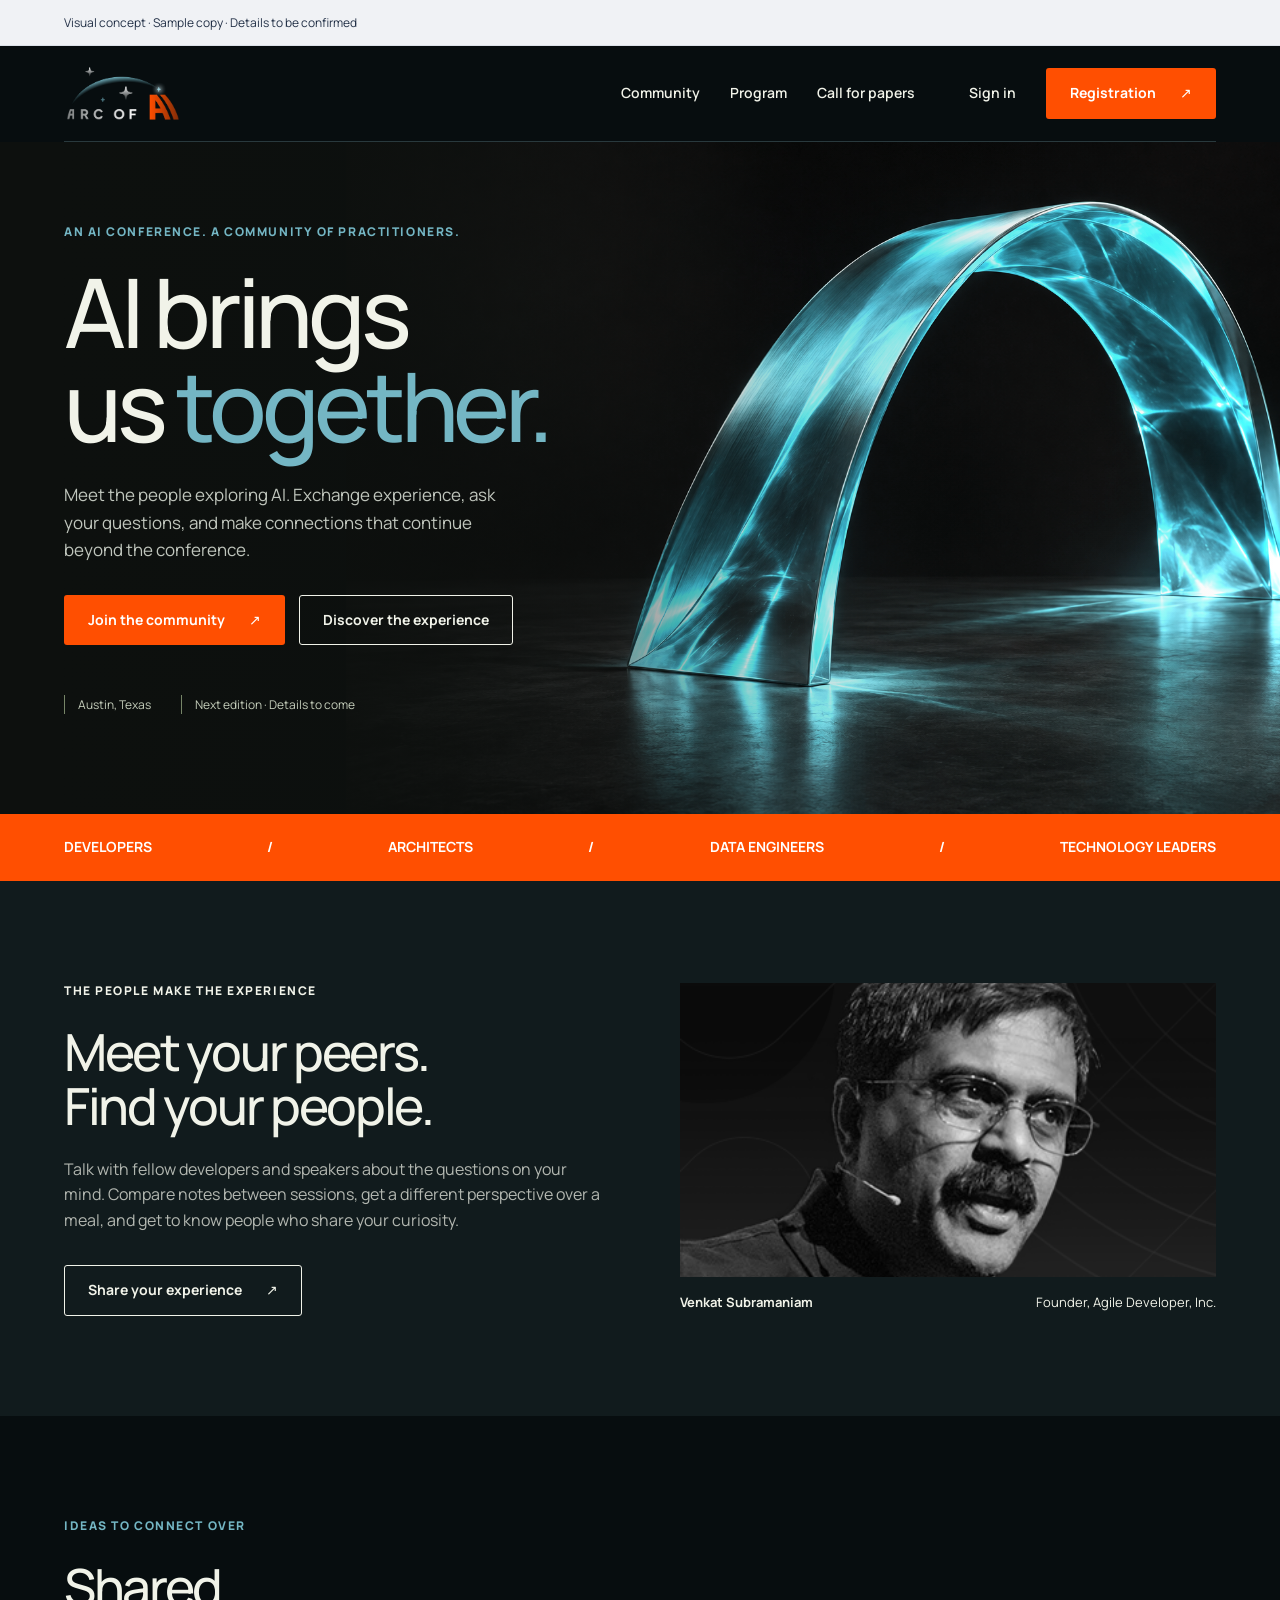
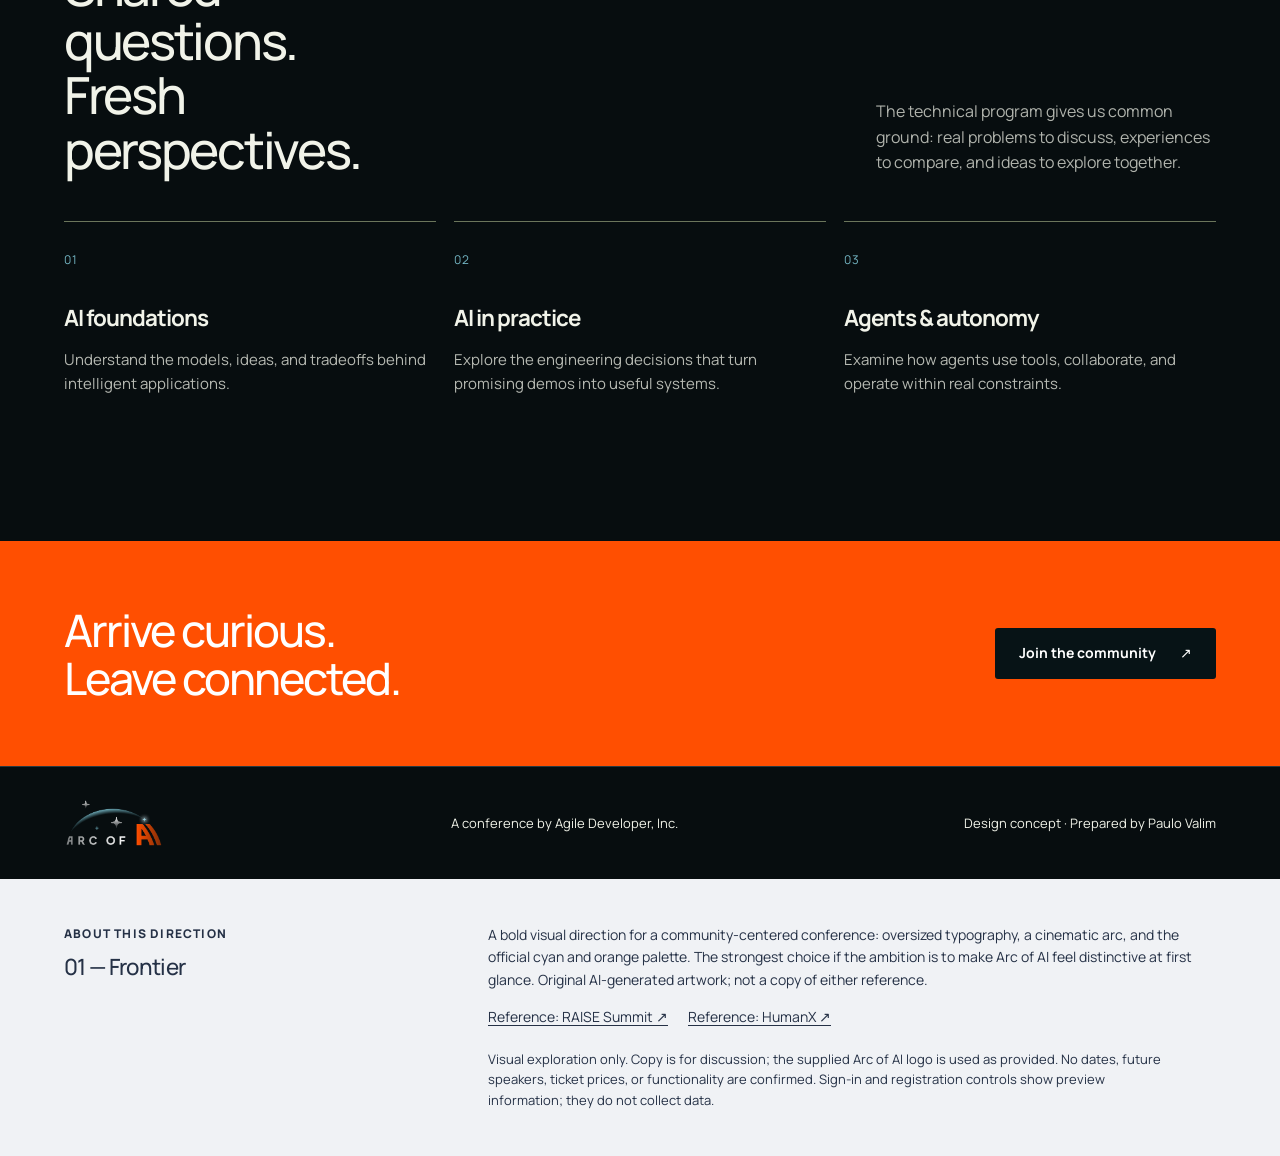
==== index.html @ f7a29c4d "Frontier homepage concept for Arc of AI Co-Authored-By: Claude Opus 5.5 <noreply@anthropic.com>" ====
<!doctype html><html lang="en"><head><meta charset="utf-8"><meta name="viewport" content="width=device-width,initial-scale=1"><meta name="robots" content="noindex,nofollow"><meta name="description" content="Frontier — homepage design concept for the Arc of AI conference, for review."><title>Frontier · Arc of AI</title><link rel="stylesheet" href="styles.css"><link rel="stylesheet" href="frontier-variants.css"><script src="app.js" defer></script></head><body class="frontier frontier-branded"><div class="reviewbar"><span>Visual concept · Sample copy · Details to be confirmed</span></div><header class="sitehead wrap"><a class="brand" href="#" aria-label="Arc of AI"><img class="brand-logo" src="assets/arc-of-ai-logo.png" alt="Arc of AI"></a><button class="mobile-toggle" aria-expanded="false" aria-controls="mainnav">Menu</button><nav id="mainnav" aria-label="Main navigation"><a href="#community">Community</a><a href="#program">Program</a><button class="link" data-preview="portal">Call for papers</button><button class="link login" data-preview="portal">Sign in</button><button class="btn" data-preview="register">Registration <span aria-hidden="true">↗</span></button></nav></header><main><section class="hero"><img class="hero-art" src="assets/frontier-arc.png" alt="" width="1536" height="1024"><div class="wrap"><div class="hero-copy"><span class="eyebrow">An AI conference. A community of practitioners.</span><h1>AI brings<br>us <em>together.</em></h1><p>Meet the people exploring AI. Exchange experience, ask your questions, and make connections that continue beyond the conference.</p><div class="actions"><button class="btn" data-preview="register">Join the community <span aria-hidden="true">↗</span></button><a class="btn secondary" href="#community">Discover the experience</a></div><div class="hero-meta"><span>Austin, Texas</span><span>Next edition · Details to come</span></div></div></div></section><div class="ticker"><div class="wrap"><span>DEVELOPERS</span><span aria-hidden="true">/</span><span>ARCHITECTS</span><span aria-hidden="true">/</span><span>DATA ENGINEERS</span><span aria-hidden="true">/</span><span>TECHNOLOGY LEADERS</span></div></div><section class="section founder-section" id="community"><div class="wrap founder"><div><span class="eyebrow">The people make the experience</span><h2>Meet your peers.<br>Find your people.</h2><p class="muted">Talk with fellow developers and speakers about the questions on your mind. Compare notes between sessions, get a different perspective over a meal, and get to know people who share your curiosity.</p><div class="actions"><button class="btn secondary" data-preview="portal">Share your experience <span aria-hidden="true">↗</span></button></div></div><figure style="margin:0"><img class="portrait" src="assets/venkat.png" alt="Venkat Subramaniam" width="400" height="294" loading="lazy"><figcaption class="caption"><strong>Venkat Subramaniam</strong><span>Founder, Agile Developer, Inc.</span></figcaption></figure></div></section><section class="section wrap" id="program"><div class="sectionhead"><div><span class="eyebrow">Ideas to connect over</span><h2>Shared questions.<br>Fresh perspectives.</h2></div><p class="muted">The technical program gives us common ground: real problems to discuss, experiences to compare, and ideas to explore together.</p></div><div class="topic-grid"><article class="topic"><span class="number">01</span><h3>AI foundations</h3><p>Understand the models, ideas, and tradeoffs behind intelligent applications.</p></article><article class="topic"><span class="number">02</span><h3>AI in practice</h3><p>Explore the engineering decisions that turn promising demos into useful systems.</p></article><article class="topic"><span class="number">03</span><h3>Agents & autonomy</h3><p>Examine how agents use tools, collaborate, and operate within real constraints.</p></article></div></section><section class="cta"><div class="wrap"><h2>Arrive curious.<br>Leave connected.</h2><button class="btn" data-preview="register">Join the community <span aria-hidden="true">↗</span></button></div></section></main><footer><div class="wrap"><a class="brand" href="#" aria-label="Arc of AI"><img class="brand-logo" src="assets/arc-of-ai-logo.png" alt="Arc of AI"></a><span>A conference by Agile Developer, Inc.</span><span>Design concept · Prepared by Paulo Valim</span></div></footer><aside class="conceptnote"><div class="wrap"><div><div class="note-label">About this direction</div><h2>01 — Frontier</h2></div><div><p>A bold visual direction for a community-centered conference: oversized typography, a cinematic arc, and the official cyan and orange palette. The strongest choice if the ambition is to make Arc of AI feel distinctive at first glance. Original AI-generated artwork; not a copy of either reference.</p><div class="links"><a href="https://www.raisesummit.com/" target="_blank" rel="noopener">Reference: RAISE Summit ↗</a><a href="https://www.humanx.co/" target="_blank" rel="noopener">Reference: HumanX ↗</a></div><p style="margin-top:20px;font-size:.8125rem">Visual exploration only. Copy is for discussion; the supplied Arc of AI logo is used as provided. No dates, future speakers, ticket prices, or functionality are confirmed. Sign-in and registration controls show preview information; they do not collect data.</p></div></div></aside><dialog aria-labelledby="dialog-title" aria-describedby="dialog-copy"><button class="close-dialog" data-close aria-label="Close preview information">×</button><span class="eyebrow">Design preview</span><h2 id="dialog-title">Preview only</h2><p id="dialog-copy"></p><button class="btn" data-close>Back to the concept</button></dialog></body></html>
---- styles.css ----
@import url('./assets/fonts.css');
:root{font-family:Manrope,Arial,sans-serif;color:#142032;font-synthesis:none;font-size:16px;font-weight:400;line-height:1.6;background:#fff}*{box-sizing:border-box}body{margin:0}a{color:inherit;text-decoration:none}button{font:inherit;cursor:pointer}button,a{-webkit-tap-highlight-color:transparent}img{max-width:100%;display:block}h1,h2,h3,p{margin:0}h1,h2,h3{line-height:1.06;letter-spacing:-.045em}h1{font-size:clamp(3.5rem,6.7vw,6.7rem);font-weight:500}h2{font-size:clamp(2.3rem,4vw,4rem);font-weight:500}h3{font-size:1.4rem;line-height:1.2}p{max-width:62ch}.wrap{width:min(1280px,90%);margin:auto}.eyebrow{text-transform:uppercase;font-size:.75rem;letter-spacing:.13em;font-weight:800;display:block;margin-bottom:24px}.muted{opacity:.72}.btn{border:1px solid transparent;display:inline-flex;align-items:center;justify-content:center;gap:24px;min-height:50px;padding:13px 23px;font-size:.875rem;font-weight:700;background:var(--accent,#164cda);color:var(--onaccent,#fff);border-radius:3px}.btn.secondary{background:transparent;color:inherit;border-color:currentColor}.actions{display:flex;gap:14px;flex-wrap:wrap;margin-top:32px}.textlink{font-weight:700;font-size:.875rem;text-decoration:underline;text-underline-offset:6px}.reviewbar{min-height:46px;padding:10px 5%;display:flex;align-items:center;justify-content:space-between;gap:18px;background:#f0f2f5;color:#233147;font-size:.75rem;border-bottom:1px solid #dce1e8}.reviewbar a{text-decoration:underline;text-underline-offset:3px}.reviewbar strong{font-weight:800}.reviewbar .alternates{display:flex;gap:17px}.reviewbar a[aria-current=page]{font-weight:800}.brand{font-size:1.5rem;letter-spacing:-.07em;font-weight:800;display:flex;align-items:center;gap:10px;white-space:nowrap}.brand-symbol{width:26px;height:24px;border:5px solid currentColor;border-bottom:0;border-radius:50% 50% 0 0;display:inline-block;transform:rotate(-20deg)}.sitehead{height:96px;display:flex;justify-content:space-between;align-items:center;gap:30px}.sitehead nav{display:flex;align-items:center;gap:30px;font-size:.875rem;font-weight:600}.sitehead .login{margin-left:24px}.sitehead button.link{background:none;border:0;color:inherit;padding:0;font:inherit}.mobile-toggle{display:none;background:transparent;color:inherit;border:1px solid currentColor;padding:8px 12px}.section{padding:100px 0}.sectionhead{display:flex;align-items:end;justify-content:space-between;gap:30px;margin-bottom:45px}.sectionhead p{max-width:34ch}.line{border-top:1px solid var(--line,#dce1e8)}.topic-grid{display:grid;grid-template-columns:repeat(3,1fr);gap:18px}.topic{padding:30px;border:1px solid var(--line,#dce1e8);min-height:220px;display:flex;flex-direction:column}.topic .number{font-size:.75rem;opacity:.6;letter-spacing:.1em;margin-bottom:36px}.topic p{font-size:.9375rem;margin-top:16px;opacity:.75}.founder{display:grid;grid-template-columns:1fr 1fr;gap:80px;align-items:center}.founder p{margin-top:24px}.portrait{width:100%;aspect-ratio:1.36;object-fit:cover;object-position:center;border-radius:3px}.caption{margin-top:15px;font-size:.8125rem;display:flex;justify-content:space-between;gap:15px}.cta{padding:65px 0}.cta .wrap{display:flex;align-items:center;justify-content:space-between;gap:40px}.cta h2{font-size:clamp(2rem,3.5vw,3.6rem)}footer .wrap{padding:30px 0;display:flex;justify-content:space-between;align-items:center;gap:30px;font-size:.8125rem}.conceptnote{background:#f0f2f5;color:#253146;padding:45px 0;font-size:.875rem}.conceptnote .wrap{display:grid;grid-template-columns:1fr 2fr;gap:60px}.conceptnote h2{font-size:1.4rem;letter-spacing:-.03em;margin-bottom:10px}.conceptnote p{max-width:85ch}.conceptnote .links{display:flex;flex-wrap:wrap;gap:20px;margin-top:15px}.conceptnote a{text-decoration:underline;text-underline-offset:3px}.note-label{font-size:.75rem;text-transform:uppercase;letter-spacing:.1em;margin-bottom:12px;font-weight:800}dialog{border:0;border-radius:8px;padding:40px;width:min(520px,90vw);color:#182234;background:white;box-shadow:0 30px 120px #0005}dialog::backdrop{background:#06101dcc;backdrop-filter:blur(5px)}dialog h2{font-size:2rem;margin:10px 0 18px}dialog p{font-size:1rem;margin-bottom:28px}.close-dialog{position:absolute;right:16px;top:12px;border:0;background:none;font-size:1.8rem}a:focus-visible,button:focus-visible,summary:focus-visible{outline:3px solid #e8752e;outline-offset:6px}html{scroll-behavior:smooth;scroll-padding-top:30px}.sr-only{position:absolute;width:1px;height:1px;padding:0;margin:-1px;overflow:hidden;clip:rect(0,0,0,0);white-space:nowrap;border:0}
/* 01 — Frontier: cinematic, spacious, high contrast. */
.frontier{--accent:#ddff67;--onaccent:#10150b;--line:#343a30;background:#0d100e;color:#f1f3e9}.frontier .sitehead{border-bottom:1px solid var(--line)}.frontier .brand{color:#e0ff78}.frontier .hero{position:relative;isolation:isolate;min-height:670px;display:flex;align-items:center;overflow:hidden}.frontier .hero-art{position:absolute;z-index:-2;right:-5%;width:78%;height:100%;object-fit:cover;object-position:center;top:0}.frontier .hero:after{content:'';position:absolute;inset:0;z-index:-1;background:linear-gradient(90deg,#0d100e 4%,#0d100ee6 27%,#0d100e22 61%,transparent)}.frontier .hero-copy{padding:80px 0 100px;width:67%}.frontier h1{font-size:clamp(3.8rem,7.5vw,7.4rem);font-weight:500;letter-spacing:-.055em;line-height:.98}.frontier h1 em{color:#ddff67;font-style:normal}.frontier .hero-copy p{margin-top:28px;max-width:38ch;color:#c0c6bd;font-size:1.0625rem}.frontier .hero .eyebrow{color:#e2eccf}.frontier .hero-meta{display:flex;gap:30px;margin-top:50px;font-size:.75rem;color:#c5cebb}.frontier .hero-meta span{border-left:1px solid #768567;padding-left:13px}.frontier .ticker{padding:22px 0;background:#dfff78;color:#131811}.frontier .ticker .wrap{display:flex;justify-content:space-between;gap:20px;font-size:.875rem;font-weight:700}.frontier .sectionhead h2{max-width:12ch}.frontier .topic{border:0;border-top:1px solid #6b755b;padding:28px 0}.frontier .topic .number{color:#dfff78;opacity:1}.frontier .founder-section{background:#181e17}.frontier .portrait{filter:grayscale(1);border-radius:0}.frontier .founder h2{max-width:13ch}.frontier .cta{background:#dfff78;color:#15210e}.frontier .cta .btn{background:#15210e;color:#e7ffc0}.frontier footer{border-top:1px solid #343a30}.frontier .sectionhead .eyebrow{color:#dfff78}
/* 02 — Dialogue: an editorial composition with human warmth. */
.dialogue{--accent:#154bdd;--onaccent:#fff;--line:#cbd3e8;background:#f7f8fc;color:#173c99}.dialogue .brand{font-size:1.7rem}.dialogue .sitehead{height:102px}.dialogue .sitehead .btn{border-radius:30px}.dialogue h1,.dialogue h2{font-family:'DM Serif Display',Georgia,serif;font-weight:400;letter-spacing:-.045em}.dialogue .hero{background:#1b43b7;color:#fff}.dialogue .hero .wrap{display:grid;grid-template-columns:1.2fr .8fr;gap:70px;padding-top:78px;padding-bottom:78px}.dialogue .hero h1{font-size:clamp(4rem,6.5vw,6.5rem);line-height:1.03}.dialogue .hero h1 em{color:#ffd18b;font-weight:400}.dialogue .hero-copy>p{max-width:41ch;margin-top:28px;color:#e0e8ff}.dialogue .hero .btn{background:#ffcf87;color:#182e66;border-radius:30px}.dialogue .hero .btn.secondary{background:transparent;color:white;border-color:#718bd5}.dialogue .feature{align-self:center;position:relative;padding:0 0 23px 23px}.dialogue .feature:before{content:'';position:absolute;left:0;bottom:0;width:88%;height:88%;background:#f8bd70;z-index:0}.dialogue .feature img{position:relative;aspect-ratio:1;object-fit:cover;object-position:52% center;width:100%;filter:grayscale(1);border-radius:44% 44% 0 0}.dialogue .feature-caption{position:relative;background:#fff;color:#173c99;padding:24px 26px}.dialogue .feature-caption strong{display:block;font-family:'DM Serif Display',Georgia,serif;font-size:1.8rem;letter-spacing:-.02em;line-height:1.15}.dialogue .feature-caption span{display:block;font-size:.75rem;margin-top:9px}.dialogue .feature-index{position:absolute;right:15px;top:15px;border-radius:50%;background:#ffcf87;color:#183e9c;padding:20px;width:90px;height:90px;display:flex;align-items:center;justify-content:center;text-align:center;line-height:1.2;font-size:.75rem;font-weight:800;transform:rotate(9deg);z-index:1}.dialogue .editorial-bar{display:grid;grid-template-columns:1fr 1fr 1fr;border-bottom:1px solid #cbd3e8;padding:30px 0;font-size:.875rem}.dialogue .editorial-bar>div{padding-left:30px;border-left:1px solid #cbd3e8}.dialogue .editorial-bar>div:first-child{padding-left:0;border:0}.dialogue .editorial-bar strong{display:block;font-size:1rem;margin-bottom:3px}.dialogue .topic-grid{gap:0;border-top:1px solid #aebcdb;border-bottom:1px solid #aebcdb}.dialogue .topic{border:0;border-right:1px solid #aebcdb;padding:35px;min-height:265px}.dialogue .topic:first-child{padding-left:0}.dialogue .topic:last-child{border:0}.dialogue .topic h3{font-family:'DM Serif Display',Georgia,serif;font-size:2rem;font-weight:400}.dialogue .topic .number{font-size:1rem;margin-bottom:24px}.dialogue .community{display:grid;grid-template-columns:1fr 1fr;gap:80px;align-items:start}.dialogue .community p{font-size:1.125rem}.dialogue .community h2{max-width:13ch}.dialogue .community .big-word{font-family:'DM Serif Display',Georgia,serif;font-size:clamp(4rem,10vw,10rem);letter-spacing:-.05em;line-height:1;color:#d2dcf6;margin-top:35px}.dialogue .cta{background:#f4c586;color:#21396e}.dialogue .cta .btn{border-radius:30px;background:#193f9d}.dialogue footer{background:#173c99;color:#fff}
/* 03 — Clarity: confident information design. */
.clarity{--accent:#145aeb;--onaccent:#fff;--line:#dce3ee;background:#fff;color:#122d51}.clarity .utility{background:#102b4e;color:#fff;font-size:.75rem;padding:10px 0}.clarity .utility .wrap{display:flex;justify-content:space-between;gap:20px}.clarity .sitehead{height:100px}.clarity .brand{letter-spacing:-.045em}.clarity .brand-symbol{color:#1661ed}.clarity .hero{background:#f1f5fc;border-top:1px solid #e3eaf5;padding:75px 0}.clarity .hero .wrap{display:grid;grid-template-columns:1.15fr .85fr;gap:80px;align-items:center}.clarity .hero h1{font-size:clamp(3.4rem,5.5vw,5.5rem);font-weight:700;line-height:1.05}.clarity .hero h1 span{color:#175adc}.clarity .hero-copy>p{margin-top:25px;max-width:42ch;color:#53657b;font-size:1.0625rem}.clarity .hero .eyebrow{color:#1c5bd5}.clarity .hero-meta{margin-top:30px;font-size:.8125rem;color:#526883}.clarity .program-panel{background:#fff;border:1px solid #d8e2f0;box-shadow:0 18px 60px #1e427610;border-radius:8px;padding:30px}.clarity .program-panel .eyebrow{margin-bottom:7px;color:#576b85}.clarity .program-panel h2{font-size:1.8rem;font-weight:700;margin-bottom:25px}.clarity .program-row{display:grid;grid-template-columns:36px 1fr;gap:15px;padding:20px 0;border-top:1px solid #e2e8f1}.clarity .program-row>span{font-size:.75rem;font-weight:800;color:#1b61e4;background:#edf3ff;width:34px;height:34px;display:grid;place-items:center;border-radius:4px}.clarity .program-row strong{display:block;font-size:.9375rem}.clarity .program-row p{font-size:.8125rem;color:#52647b;margin-top:5px}.clarity .program-panel>a{display:block;padding-top:15px;font-size:.875rem;font-weight:700;color:#185bdf}.clarity .benefits{display:grid;grid-template-columns:repeat(3,1fr);border-bottom:1px solid #dce3ee;padding:28px 0;gap:30px}.clarity .benefits>div{display:flex;align-items:center;gap:15px;font-size:.875rem;font-weight:600}.clarity .check{width:26px;height:26px;border-radius:50%;background:#eaf2ff;color:#175adc;display:grid;place-items:center}.clarity .sectionhead h2{font-weight:700;max-width:16ch}.clarity .topic{border-radius:5px;border-top:3px solid #1859d9}.clarity .topic h3{font-weight:700}.clarity .topic .number{color:#145ad5;opacity:1;font-weight:800}.clarity .founder-section{background:#102b4e;color:white}.clarity .founder{grid-template-columns:.8fr 1.2fr}.clarity .founder h2{font-weight:600}.clarity .portrait{max-height:350px}.clarity .cta{background:#f1f5fc}.clarity .cta h2{font-weight:600}.clarity footer{border-top:1px solid #dce3ee}
/* Review gallery */
.gallery{background:#eef1f6;color:#13213b}.galleryhead{padding:35px 0;display:flex;justify-content:space-between;align-items:center;gap:20px;border-bottom:1px solid #ccd5e3}.galleryhead span{font-size:.75rem;letter-spacing:.1em;text-transform:uppercase}.galleryintro{padding:65px 0 40px;display:flex;align-items:end;justify-content:space-between;gap:40px}.galleryintro h1{font-size:clamp(3rem,5vw,5rem);font-weight:500;max-width:12ch}.galleryintro p{max-width:39ch;color:#526079}.galleryintro .eyebrow{margin-bottom:20px}.direction-grid{display:grid;grid-template-columns:repeat(3,1fr);gap:24px;margin:10px 0 65px}.direction{background:#fff;border:1px solid #d6deea;border-radius:8px;overflow:hidden;transition:transform .2s,box-shadow .2s}.direction:hover{transform:translateY(-5px);box-shadow:0 15px 45px #15305a12}.preview-frame{aspect-ratio:1.2;background:#102b4e;overflow:hidden;position:relative;display:block}.preview-frame iframe{border:0;width:1280px;height:1080px;position:absolute;top:0;left:0;transform-origin:top left;pointer-events:none}.preview-frame:after{content:'';position:absolute;inset:0}.direction-body{padding:26px}.direction-body .direction-id{display:flex;align-items:center;justify-content:space-between;font-size:.75rem;text-transform:uppercase;letter-spacing:.1em;color:#67738a;margin-bottom:15px}.direction-body h2{font-size:2rem;margin-bottom:16px}.direction-body p{font-size:.9375rem;color:#546078;min-height:80px}.swatches{display:flex;gap:7px;margin:22px 0}.swatches span{width:26px;height:26px;border-radius:50%;border:1px solid #0001}.direction-body .btn{width:100%;background:#142945;color:white}.gallery .review-guide{border-top:1px solid #ccd5e3;padding:45px 0 60px;display:grid;grid-template-columns:1fr 2fr;gap:55px}.review-guide h2{font-size:2rem}.review-guide p{margin-bottom:15px;color:#526079}.review-guide ol{margin:0;padding:0;list-style:none;display:grid;grid-template-columns:repeat(3,1fr);gap:28px;counter-reset:guide}.review-guide li{counter-increment:guide;font-size:.9375rem}.review-guide li:before{content:'0' counter(guide);display:block;margin-bottom:12px;font-size:.75rem;font-weight:800;color:#5b6b85}.review-guide li strong{display:block;margin-bottom:8px}.galleryfooter{padding:25px 0;border-top:1px solid #ccd5e3;display:flex;justify-content:space-between;gap:30px;font-size:.8125rem;color:#53617b}.galleryfooter a{text-decoration:underline;text-underline-offset:4px}.preview-mode .reviewbar,.preview-mode .conceptnote{display:none}
@media(min-width:1500px){.frontier .hero-art{width:75%;right:0}.frontier .hero-copy{width:60%}}
@media(max-width:1050px){.sitehead nav{gap:18px}.sitehead .login{margin-left:0}.frontier .hero-copy{width:75%}.dialogue .hero .wrap,.clarity .hero .wrap{gap:40px}.direction-grid{gap:14px}.direction-body{padding:20px}.direction-body p{min-height:110px}.founder{gap:40px}.galleryintro{align-items:start}.galleryintro p{max-width:32ch}}
@media(max-width:760px){h1{font-size:3.4rem}.wrap{width:88%}.reviewbar{align-items:start;flex-wrap:wrap;gap:5px;padding:9px 6%;font-size:.75rem}.reviewbar>span{display:none}.reviewbar .alternates{gap:18px}.sitehead,.dialogue .sitehead,.clarity .sitehead{height:80px;position:relative}.mobile-toggle{display:block;font-size:.8125rem}.sitehead nav{display:none;position:absolute;top:70px;left:0;right:0;z-index:10;padding:25px;box-shadow:0 20px 40px #0003;flex-direction:column;align-items:stretch;background:#fff;color:#122d51;border-radius:5px}.sitehead nav.open{display:flex}.sitehead nav .btn{color:white;background:#185bdb}.sitehead .login{text-align:left}.section{padding:65px 0}.sectionhead{display:block}.sectionhead p{margin-top:25px}.topic-grid{grid-template-columns:1fr}.topic{min-height:0}.founder{grid-template-columns:1fr;gap:40px}.caption{display:block}.caption span{display:block;margin-top:5px}.cta .wrap{display:block}.cta .btn{margin-top:25px}footer .wrap{flex-direction:column;align-items:start;gap:15px}.conceptnote .wrap{grid-template-columns:1fr;gap:25px}.frontier .hero{min-height:auto}.frontier .hero-copy{width:100%;padding:60px 0 250px}.frontier .hero h1{font-size:clamp(3.8rem,12vw,5.5rem)}.frontier .hero-art{width:100%;height:400px;bottom:0;top:auto;right:-12%;opacity:.8}.frontier .hero:after{background:linear-gradient(180deg,#0d100e 20%,#0d100e44 75%,#0d100e00)}.frontier .hero-copy p{max-width:32ch}.frontier .hero-meta{margin-top:28px;gap:15px;flex-wrap:wrap}.frontier .ticker .wrap{flex-wrap:wrap;gap:10px 25px;font-size:.75rem}.frontier .sectionhead h2{max-width:16ch}.dialogue .hero .wrap{grid-template-columns:1fr;gap:45px;padding-top:50px;padding-bottom:55px}.dialogue .hero h1{font-size:clamp(3.7rem,12vw,5.4rem)}.dialogue .feature{width:min(400px,100%);justify-self:center}.dialogue .editorial-bar{grid-template-columns:1fr;gap:18px}.dialogue .editorial-bar>div{border:0;padding:0}.dialogue .topic{padding:28px 0;border-right:0;border-bottom:1px solid #aebcdb}.dialogue .community{grid-template-columns:1fr;gap:25px}.dialogue .community h2{max-width:18ch}.clarity .utility{font-size:.75rem}.clarity .utility .wrap>span:last-child{display:none}.clarity .hero{padding:50px 0}.clarity .hero .wrap{grid-template-columns:1fr;gap:40px}.clarity .hero h1{font-size:clamp(3rem,10.5vw,4.8rem)}.clarity .program-panel{padding:25px}.clarity .benefits{grid-template-columns:1fr;gap:16px}.clarity .founder{grid-template-columns:1fr}.galleryhead{padding:25px 0}.galleryhead span{font-size:.75rem;text-align:right;max-width:13ch}.galleryintro{display:block;padding:45px 0 30px}.galleryintro h1{font-size:3.7rem}.galleryintro p{max-width:45ch;margin-top:25px}.direction-grid{grid-template-columns:1fr;gap:25px}.direction-body{padding:26px}.direction-body p{min-height:0}.preview-frame{aspect-ratio:1.35}.gallery .review-guide{grid-template-columns:1fr;gap:25px}.review-guide ol{grid-template-columns:1fr;gap:20px}.galleryfooter{flex-direction:column;gap:12px}}
@media(prefers-reduced-motion:reduce){html{scroll-behavior:auto}*,*:before,*:after{transition:none!important;animation:none!important}}
@media print{.reviewbar,.mobile-toggle,.conceptnote,.actions,dialog,.galleryfooter a{display:none!important}.sitehead{height:65px!important}.section{padding:40px 0}.hero{break-inside:avoid}.gallery{background:white}.direction-grid{grid-template-columns:repeat(3,1fr)}.preview-frame{height:220px}body{-webkit-print-color-adjust:exact;print-color-adjust:exact}.topic,.founder,.direction{break-inside:avoid}}

/* 04 — Community: an expressive developer conference. */
.community-concept{--accent:#e435f5;--onaccent:#180e26;--line:#4b345d;background:#1c1032;color:#fff}.community-concept .sitehead{border-bottom:1px solid #4b345d}.community-concept .brand{color:#fff}.community-concept .brand-symbol{color:#65eef5}.community-concept .btn{border-radius:0;font-weight:800}.community-concept .btn.secondary{color:#fff;border-color:#a896ba}.community-concept .community-hero{text-align:center;background:radial-gradient(ellipse at 50% 10%,#56316f80,transparent 65%),#1c1032;padding:60px 0 0}.community-concept .community-hero .eyebrow{color:#66eef5;letter-spacing:.17em;margin-bottom:25px}.community-concept .community-hero h1{font-size:clamp(5rem,11.8vw,11.8rem);font-weight:800;line-height:1;letter-spacing:-.07em;white-space:nowrap}.community-concept .community-hero h1>span:not(.hero-period){color:#e435f5}.community-concept .hero-period{color:#66eef5}.community-concept .hero-statement{font-size:clamp(1.7rem,3vw,3rem);font-weight:600;line-height:1.2;letter-spacing:-.035em;margin:30px auto 20px}.community-concept .hero-description{font-size:1rem;max-width:55ch;color:#cebedb;margin:0 auto}.community-concept .event-line{display:flex;justify-content:center;gap:28px;font:700 .75rem/1.7 monospace;letter-spacing:.07em;color:#66eef5;margin-top:28px}.community-concept .actions{justify-content:center;margin-top:26px}.community-concept .hero-bottom{border-top:1px solid #4b345d;margin-top:50px;padding:24px 0;display:flex;justify-content:center;gap:55px;font-size:.8125rem;font-weight:600;color:#d8cce2}.community-ribbon{background:#e435f5;color:#180e26;padding:28px 0}.community-ribbon .wrap{display:flex;align-items:center;justify-content:space-between;gap:30px}.community-ribbon p{font-size:1.25rem;font-weight:700;letter-spacing:-.025em}.community-ribbon .btn{background:#211132;color:#fff;white-space:nowrap}.community-heading{text-align:center;margin-bottom:50px}.community-heading .eyebrow{color:#66eef5}.community-heading h2{font-weight:700;font-size:clamp(2.3rem,4.4vw,4.4rem)}.community-heading p{margin:25px auto 0;color:#cebedb;max-width:62ch}.community-concept .topic-grid{gap:22px}.community-concept .topic{background:#28183f;border:1px solid #573a70;padding:32px}.community-concept .topic .number{color:#66eef5;opacity:1;font:700 .75rem/1.5 monospace;margin-bottom:25px}.community-concept .topic h3{font-size:1.7rem;font-weight:700}.community-concept .topic p{color:#cebedb;opacity:1;margin-bottom:25px}.community-concept .topic-tag{font-size:.75rem;font-weight:600;color:#f08df9;padding:6px 11px;border:1px solid #725081;align-self:start;margin-top:auto}.community-founder{background:#25153c;border-top:1px solid #4b345d;border-bottom:1px solid #4b345d}.community-founder .founder{grid-template-columns:.85fr 1.15fr}.community-founder h2{font-weight:700}.community-founder .eyebrow{color:#66eef5}.community-founder .actions{justify-content:start}.community-founder .portrait-frame{border:1px solid #e435f5;padding:12px;box-shadow:14px 14px 0 #442559}.community-founder .portrait{border-radius:0;filter:grayscale(1)}.community-founder .caption{margin-top:28px;flex-direction:column;gap:4px}.community-founder .caption span{color:#bba7cc}.community-concept .cta{padding:75px 0}.community-concept .cta h2{font-weight:700}.community-concept .cta .eyebrow{color:#66eef5}.community-concept footer{border-top:1px solid #4b345d}.direction-grid{grid-template-columns:repeat(2,minmax(0,1fr))}.direction-body p{min-height:0}.preview-frame{aspect-ratio:1.35}.reviewbar .alternates{flex-wrap:wrap}
@media(max-width:1050px){.reviewbar>span{display:none}.community-concept .hero-bottom{gap:25px}.community-ribbon .wrap{align-items:start}.community-ribbon p{max-width:25ch}.direction-body .direction-id{gap:15px}}
@media(max-width:760px){.direction-grid{grid-template-columns:1fr}.community-concept .community-hero{padding-top:45px}.community-concept .community-hero h1{font-size:clamp(3.6rem,14vw,6.5rem)}.community-concept .community-hero .eyebrow{font-size:.75rem;max-width:30ch;margin:0 auto 28px}.community-concept .hero-statement{font-size:2rem;margin-top:28px}.community-concept .event-line{flex-direction:column;gap:5px}.community-concept .hero-bottom{display:grid;grid-template-columns:1fr 1fr;gap:12px;margin-top:35px}.community-ribbon .wrap{display:block}.community-ribbon p{max-width:30ch;margin-bottom:20px}.community-ribbon .btn{white-space:normal;text-align:left}.community-founder .founder{grid-template-columns:1fr;gap:40px}.community-founder .portrait-frame{margin-right:14px}.community-concept .cta{padding:55px 0}.reviewbar .alternates{gap:13px}.community-concept .sitehead nav .btn{background:#e435f5;color:#180e26}}
@media print{.direction-grid{grid-template-columns:repeat(2,minmax(0,1fr))}.community-hero{break-inside:avoid}}

/* Shared community-first message. */
.positioning-note{padding:28px 32px;margin-bottom:35px;background:#fff;border-left:4px solid #204ccc}.positioning-note .eyebrow{margin-bottom:12px}.positioning-note h2{font-size:clamp(1.6rem,2.7vw,2.6rem);margin-bottom:16px}.positioning-note p{max-width:90ch;color:#526079;font-size:.9375rem}.positioning-note .positioning-source{font-size:.8125rem;margin-top:14px}.positioning-note a{text-decoration:underline;text-underline-offset:3px}.frontier .hero-copy p{max-width:44ch}.dialogue .community h2{max-width:18ch}.dialogue .community .big-word{font-size:clamp(4rem,9vw,9rem)}.clarity .cta h2{font-size:clamp(2rem,3.2vw,3.2rem)}@media(max-width:760px){.positioning-note{padding:24px}.dialogue .community h2{max-width:16ch}}
---- frontier-variants.css ----
/* Three executions within the original Frontier visual language. */
.brand:has(.brand-logo) { font-size: 0; letter-spacing: 0; }
.brand-logo { display: block; width: 118px; height: 62px; object-fit: contain; }
footer .brand-logo { width: 100px; height: 52px; }
.galleryhead .brand:has(.brand-logo) { background: #070d0f; padding: 4px 15px; border-radius: 4px; }
.galleryhead .brand-logo { width: 118px; height: 58px; }
.frontier-branded,
.frontier-variation { --accent: #ff4f01; --onaccent: #fff; --line: #29393d; background: #070d0f; }
.frontier-branded .hero-art,
.signal-art,
.gather-arc { filter: hue-rotate(115deg) saturate(.72) brightness(1.08); }
.frontier-branded h1 em,
.signal h1 em,
.gather h1 em { color: #74b6c4; }
.frontier-branded .hero .eyebrow,
.frontier-branded .sectionhead .eyebrow,
.frontier-variation .eyebrow,
.frontier-branded .topic .number,
.frontier-variation .topic .number { color: #74b6c4; }
.frontier-branded .ticker,
.frontier-branded .cta,
.signal-band,
.gather-ribbon { background: #ff4f01; color: #fff; }
.frontier-branded .cta .btn,
.frontier-variation .cta .btn { background: #071316; color: #fff; }
.frontier-branded .founder-section { background: #111b1d; }
.frontier-branded footer,
.frontier-variation footer { border-color: #29393d; }
.frontier-gallery { background: #e9ede7; }
.frontier-gallery .galleryintro h1 { max-width: 14ch; }
.frontier-gallery .direction-grid { grid-template-columns: repeat(3, minmax(0, 1fr)); }
.frontier-gallery .direction-body h2 { margin-bottom: 13px; }
.frontier-gallery .direction-body p { min-height: 100px; }
.frontier-gallery .direction-body .btn { background: #071316; color: #fff; }
.frontier-gallery .preview-frame { background: #070d0f; }
.frontier-variation figure { margin: 0; }
.frontier-variation .eyebrow { color: #74b6c4; }
.frontier-variation .sectionhead p { color: #bcc6b8; }
.frontier-variation .topic { border-top: 1px solid #6b755b; }
.frontier-variation .topic .number { color: #74b6c4; opacity: 1; }
.frontier-variation .cta { background: #ff4f01; color: #fff; }
.frontier-variation .cta .btn { background: #071316; color: #fff; }
.frontier-variation footer { border-top: 1px solid #343a30; }

.signal-hero { position: relative; isolation: isolate; min-height: 710px; overflow: hidden; display: flex; align-items: center; }
.signal-art { position: absolute; z-index: -2; inset: 0; width: 100%; height: 100%; object-fit: cover; object-position: center 45%; }
.signal-hero:before { content: ''; position: absolute; z-index: -1; inset: 0; background: linear-gradient(90deg, #0d100ef2 0%, #0d100ebf 50%, #0d100e38 100%), linear-gradient(0deg, #0d100e 0%, transparent 35%); }
.signal-content { padding: 85px 0 75px; }
.signal h1 { font-size: clamp(4.3rem, 8.5vw, 9rem); font-weight: 600; line-height: .96; letter-spacing: -.065em; max-width: 13ch; }
.signal h1 em { font-style: normal; color: #74b6c4; }
.signal-lower { display: flex; align-items: end; justify-content: space-between; gap: 55px; margin-top: 45px; max-width: 1050px; }
.signal-lower p { max-width: 37ch; color: #e0e8d7; font-size: 1.05rem; }
.signal-lower .actions { margin: 0; flex-shrink: 0; }
.signal-band { background: #ff4f01; color: #fff; }
.signal-band .wrap { display: grid; grid-template-columns: repeat(4, 1fr); gap: 18px; padding: 22px 0; font-size: .8rem; font-weight: 800; text-transform: uppercase; letter-spacing: .06em; }
.signal-experience>div { display: grid; grid-template-columns: 1.1fr .9fr; gap: 70px; }
.signal-experience h2 { max-width: 12ch; }
.signal-experience p { font-size: 1.2rem; line-height: 1.65; color: #c9d1c2; margin-bottom: 30px; }
.signal-people { background: #1a2018; }
.signal-people h2 { max-width: 12ch; }
.signal-people p { color: #c9d1c2; }
.signal-people .portrait { filter: grayscale(1); border-radius: 0; max-height: 355px; }
.signal-people .caption { color: #e4eadf; }

.gather-hero { overflow: hidden; background: #111710; }
.gather-grid { display: grid; grid-template-columns: 1.02fr .98fr; min-height: 675px; }
.gather-copy { padding: 95px 45px 50px 0; display: flex; flex-direction: column; align-items: start; position: relative; z-index: 1; }
.gather h1 { font-size: clamp(3.9rem, 6.8vw, 7.2rem); line-height: .98; max-width: 10ch; }
.gather h1 em { color: #74b6c4; font-style: normal; }
.gather-copy>p { margin-top: 28px; max-width: 39ch; font-size: 1.08rem; color: #cdd8c7; }
.gather-detail { margin-top: auto; padding-top: 45px; width: 100%; display: flex; gap: 25px; color: #d5dfc7; font-size: .7rem; font-weight: 800; letter-spacing: .06em; text-transform: uppercase; }
.gather-detail span { border-top: 1px solid #73846c; padding-top: 14px; flex: 1; }
.gather-visual { position: relative; isolation: isolate; display: flex; align-items: flex-end; justify-content: center; padding: 70px 30px 45px; }
.gather-arc { position: absolute; z-index: -1; inset: 0; width: 125%; height: 100%; object-fit: cover; object-position: 60% center; opacity: .86; }
.gather-visual:before { content: ''; position: absolute; z-index: -1; inset: 0; background: linear-gradient(90deg, #111710 0%, transparent 26%), linear-gradient(0deg, #111710b0, transparent 30%); }
.gather-host { width: min(390px, 85%); background: #e9ede0; color: #162014; box-shadow: 20px 20px 0 #ff4f01; transform: rotate(2deg); }
.gather-host img { width: 100%; height: 315px; object-fit: cover; object-position: center; filter: grayscale(1); }
.gather-host figcaption { display: flex; flex-direction: column; padding: 19px 23px 23px; }
.gather-host figcaption strong { font-size: 1.15rem; }
.gather-host figcaption span { font-size: .78rem; margin-top: 4px; }
.gather-ribbon { background: #ff4f01; color: #fff; padding: 25px 0; }
.gather-ribbon .wrap { display: flex; justify-content: space-between; align-items: center; gap: 25px; }
.gather-ribbon strong { font-size: 1.25rem; letter-spacing: -.035em; }
.gather-ribbon span { font-size: .85rem; }
.gather-community { display: grid; grid-template-columns: 1fr 1fr; gap: 80px; }
.gather-community h2 { max-width: 14ch; }
.gather-community p { font-size: 1.1rem; color: #cbd5c4; margin-bottom: 23px; }
.gather-ideas { background: #1b231a; }
.gather-ideas .topic { padding: 28px 10px 15px 0; }

@media (max-width: 1050px) {
  .frontier-gallery .direction-grid { grid-template-columns: repeat(2, minmax(0, 1fr)); }
  .signal-lower { display: block; }
  .signal-lower .actions { margin-top: 28px; }
  .gather-grid { grid-template-columns: 1fr 1fr; }
  .gather-detail { gap: 12px; }
}
@media (max-width: 760px) {
  .frontier-gallery .direction-grid { grid-template-columns: 1fr; }
  .frontier-gallery .direction-body p { min-height: 0; }
  .signal-hero { min-height: 0; }
  .signal-art { object-position: 65% center; }
  .signal-hero:before { background: linear-gradient(180deg, #0d100ed9 0%, #0d100e9e 60%, #0d100e 100%); }
  .signal-content { padding: 70px 0 90px; }
  .signal h1 { font-size: clamp(3.9rem, 12vw, 6.2rem); }
  .signal-lower { margin-top: 35px; }
  .signal-band .wrap { grid-template-columns: 1fr 1fr; gap: 10px; padding: 19px 0; font-size: .68rem; }
  .signal-experience>div { grid-template-columns: 1fr; gap: 25px; }
  .signal-experience p { font-size: 1.05rem; }
  .gather-grid { grid-template-columns: 1fr; }
  .gather-copy { padding: 65px 0 35px; }
  .gather h1 { font-size: clamp(3.9rem, 11.5vw, 6rem); }
  .gather-detail { padding-top: 45px; }
  .gather-visual { min-height: 410px; padding: 20px 0 35px; }
  .gather-arc { width: 100%; object-position: center; }
  .gather-visual:before { background: linear-gradient(180deg, #111710 0%, transparent 28%); }
  .brand-logo { width: 94px; height: 50px; }
  footer .brand-logo { width: 88px; height: 46px; }
  .gather-host { width: min(300px, 75%); box-shadow: 14px 14px 0 #ff4f01; }
  .gather-host img { height: 250px; }
  .gather-ribbon .wrap { display: block; }
  .gather-ribbon span { display: block; margin-top: 5px; }
  .gather-community { grid-template-columns: 1fr; gap: 30px; }
}
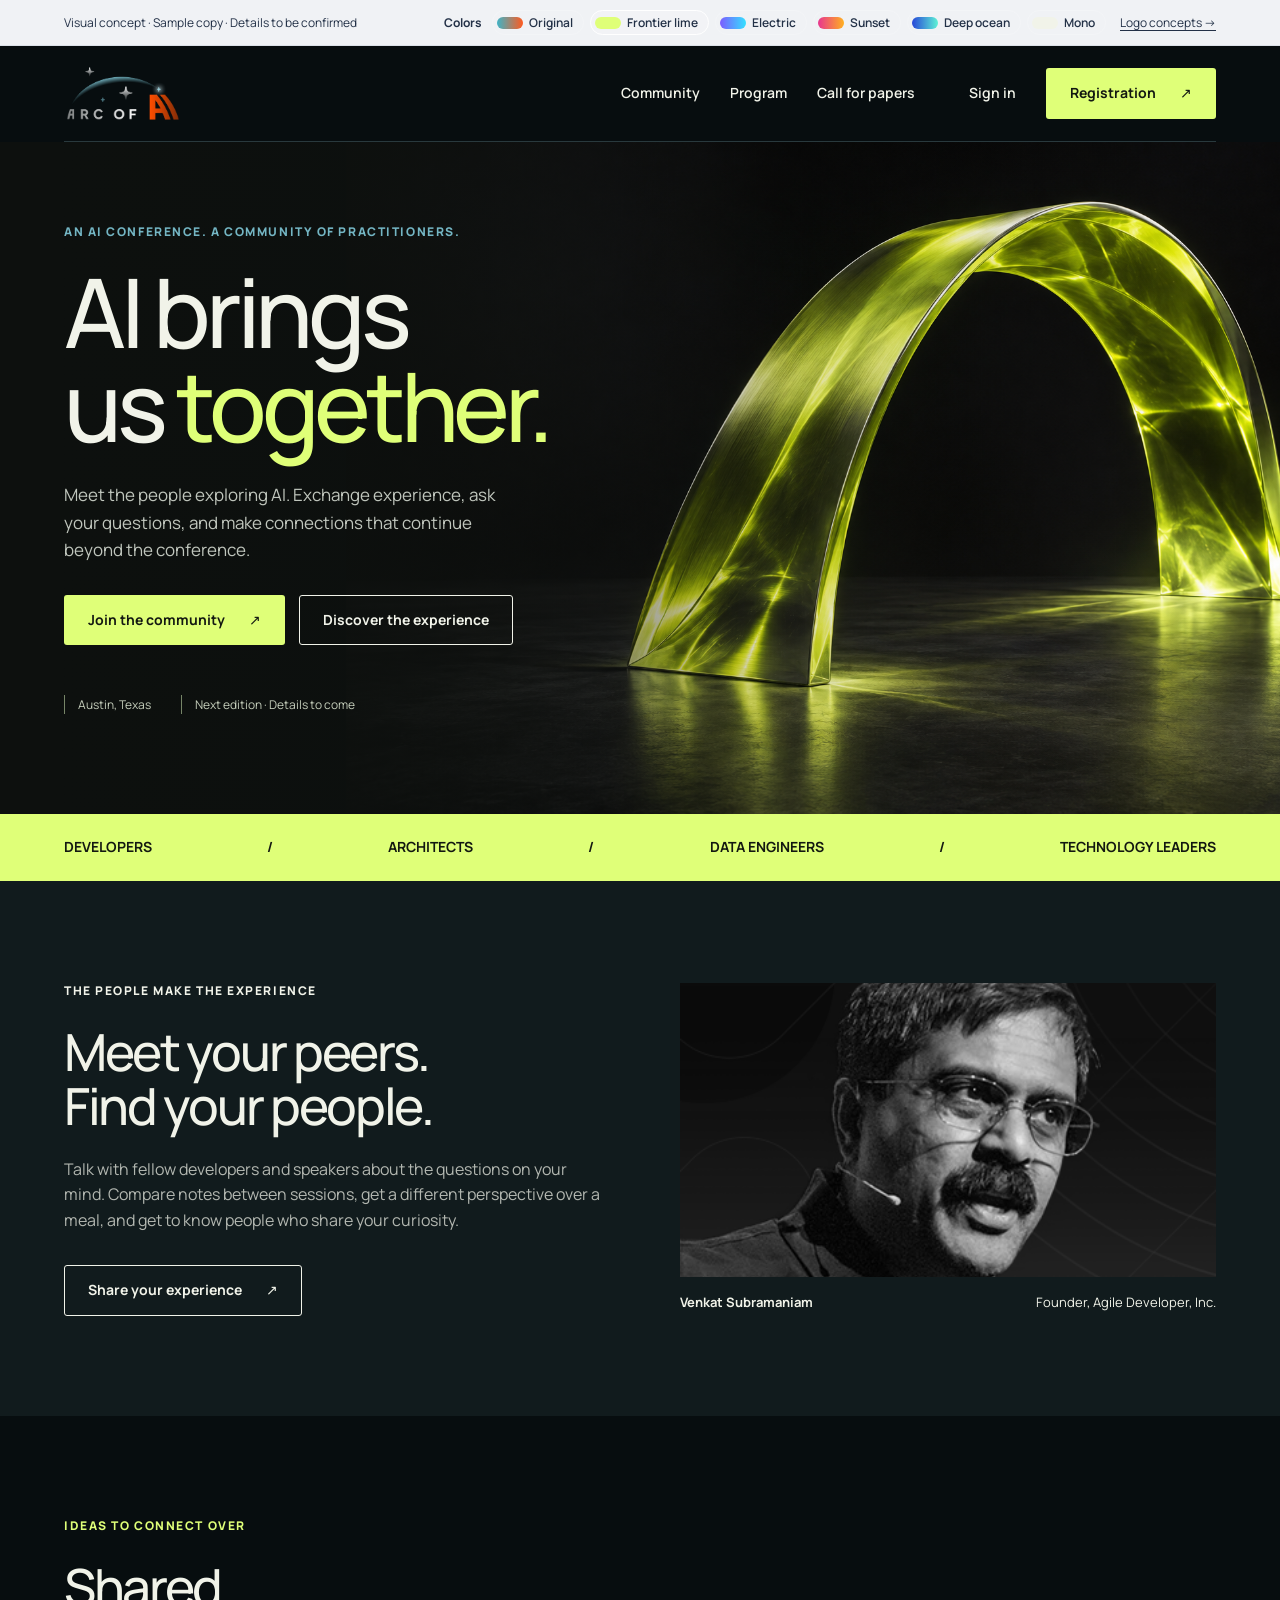
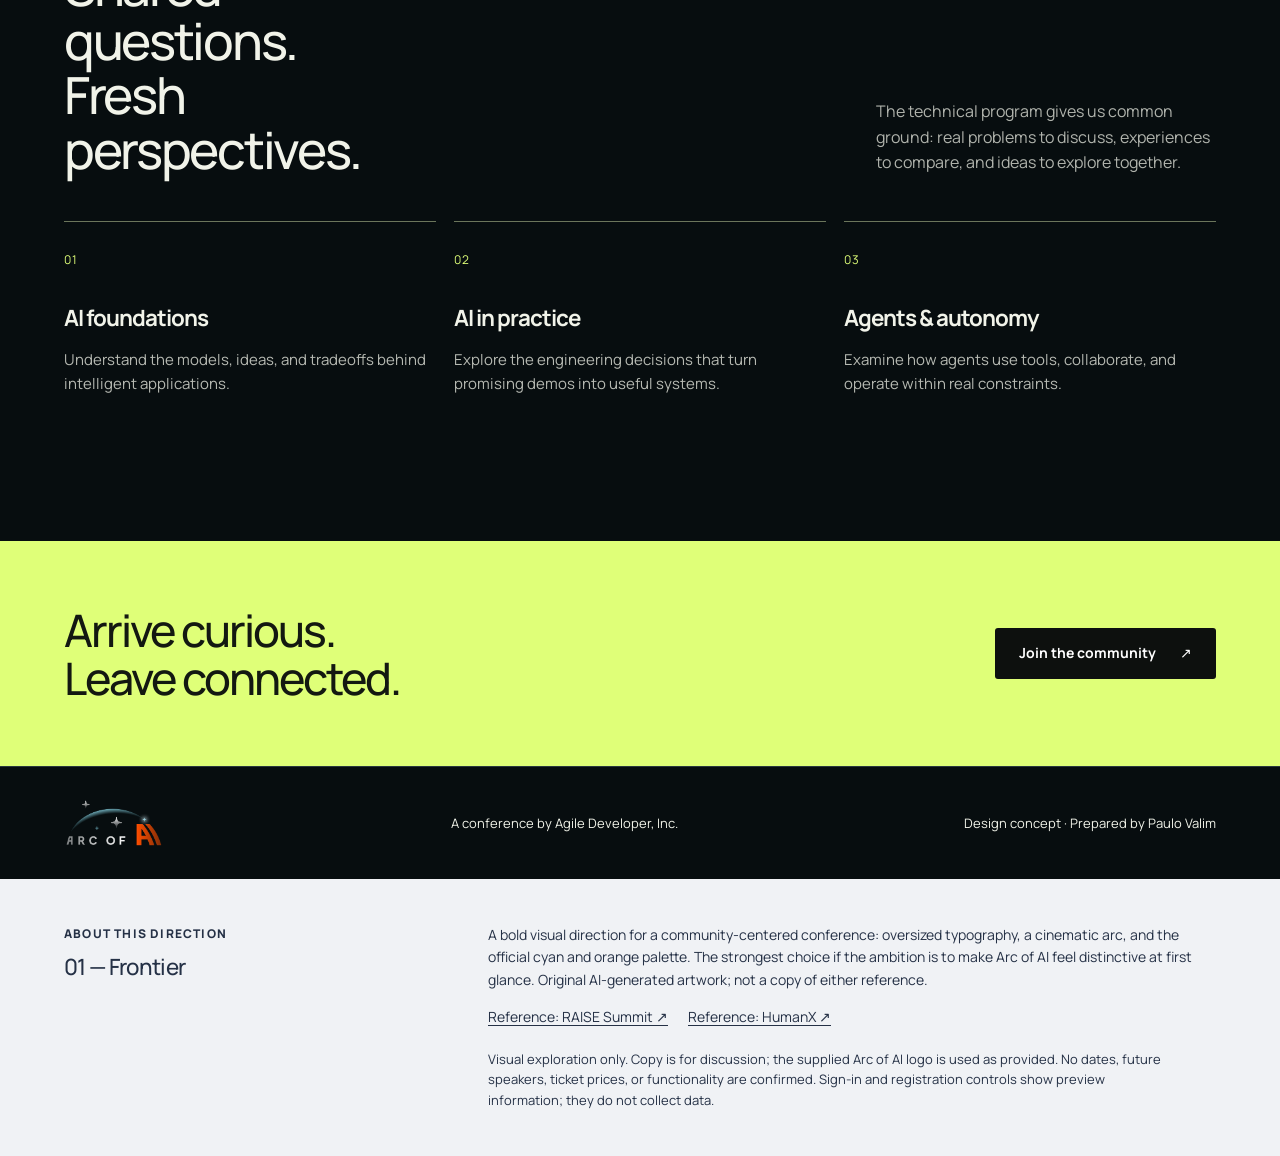
==== commit 50e65c13: "Add color palette options to Frontier page Co-Authored-By: Claude Opus 5.5 <noreply@anthropic.com>" ====
--- a/index.html
+++ b/index.html
@@ -1 +1,32 @@
-<!doctype html><html lang="en"><head><meta charset="utf-8"><meta name="viewport" content="width=device-width,initial-scale=1"><meta name="robots" content="noindex,nofollow"><meta name="description" content="Frontier — homepage design concept for the Arc of AI conference, for review."><title>Frontier · Arc of AI</title><link rel="stylesheet" href="styles.css"><link rel="stylesheet" href="frontier-variants.css"><script src="app.js" defer></script></head><body class="frontier frontier-branded"><div class="reviewbar"><span>Visual concept · Sample copy · Details to be confirmed</span></div><header class="sitehead wrap"><a class="brand" href="#" aria-label="Arc of AI"><img class="brand-logo" src="assets/arc-of-ai-logo.png" alt="Arc of AI"></a><button class="mobile-toggle" aria-expanded="false" aria-controls="mainnav">Menu</button><nav id="mainnav" aria-label="Main navigation"><a href="#community">Community</a><a href="#program">Program</a><button class="link" data-preview="portal">Call for papers</button><button class="link login" data-preview="portal">Sign in</button><button class="btn" data-preview="register">Registration <span aria-hidden="true">↗</span></button></nav></header><main><section class="hero"><img class="hero-art" src="assets/frontier-arc.png" alt="" width="1536" height="1024"><div class="wrap"><div class="hero-copy"><span class="eyebrow">An AI conference. A community of practitioners.</span><h1>AI brings<br>us <em>together.</em></h1><p>Meet the people exploring AI. Exchange experience, ask your questions, and make connections that continue beyond the conference.</p><div class="actions"><button class="btn" data-preview="register">Join the community <span aria-hidden="true">↗</span></button><a class="btn secondary" href="#community">Discover the experience</a></div><div class="hero-meta"><span>Austin, Texas</span><span>Next edition · Details to come</span></div></div></div></section><div class="ticker"><div class="wrap"><span>DEVELOPERS</span><span aria-hidden="true">/</span><span>ARCHITECTS</span><span aria-hidden="true">/</span><span>DATA ENGINEERS</span><span aria-hidden="true">/</span><span>TECHNOLOGY LEADERS</span></div></div><section class="section founder-section" id="community"><div class="wrap founder"><div><span class="eyebrow">The people make the experience</span><h2>Meet your peers.<br>Find your people.</h2><p class="muted">Talk with fellow developers and speakers about the questions on your mind. Compare notes between sessions, get a different perspective over a meal, and get to know people who share your curiosity.</p><div class="actions"><button class="btn secondary" data-preview="portal">Share your experience <span aria-hidden="true">↗</span></button></div></div><figure style="margin:0"><img class="portrait" src="assets/venkat.png" alt="Venkat Subramaniam" width="400" height="294" loading="lazy"><figcaption class="caption"><strong>Venkat Subramaniam</strong><span>Founder, Agile Developer, Inc.</span></figcaption></figure></div></section><section class="section wrap" id="program"><div class="sectionhead"><div><span class="eyebrow">Ideas to connect over</span><h2>Shared questions.<br>Fresh perspectives.</h2></div><p class="muted">The technical program gives us common ground: real problems to discuss, experiences to compare, and ideas to explore together.</p></div><div class="topic-grid"><article class="topic"><span class="number">01</span><h3>AI foundations</h3><p>Understand the models, ideas, and tradeoffs behind intelligent applications.</p></article><article class="topic"><span class="number">02</span><h3>AI in practice</h3><p>Explore the engineering decisions that turn promising demos into useful systems.</p></article><article class="topic"><span class="number">03</span><h3>Agents & autonomy</h3><p>Examine how agents use tools, collaborate, and operate within real constraints.</p></article></div></section><section class="cta"><div class="wrap"><h2>Arrive curious.<br>Leave connected.</h2><button class="btn" data-preview="register">Join the community <span aria-hidden="true">↗</span></button></div></section></main><footer><div class="wrap"><a class="brand" href="#" aria-label="Arc of AI"><img class="brand-logo" src="assets/arc-of-ai-logo.png" alt="Arc of AI"></a><span>A conference by Agile Developer, Inc.</span><span>Design concept · Prepared by Paulo Valim</span></div></footer><aside class="conceptnote"><div class="wrap"><div><div class="note-label">About this direction</div><h2>01 — Frontier</h2></div><div><p>A bold visual direction for a community-centered conference: oversized typography, a cinematic arc, and the official cyan and orange palette. The strongest choice if the ambition is to make Arc of AI feel distinctive at first glance. Original AI-generated artwork; not a copy of either reference.</p><div class="links"><a href="https://www.raisesummit.com/" target="_blank" rel="noopener">Reference: RAISE Summit ↗</a><a href="https://www.humanx.co/" target="_blank" rel="noopener">Reference: HumanX ↗</a></div><p style="margin-top:20px;font-size:.8125rem">Visual exploration only. Copy is for discussion; the supplied Arc of AI logo is used as provided. No dates, future speakers, ticket prices, or functionality are confirmed. Sign-in and registration controls show preview information; they do not collect data.</p></div></div></aside><dialog aria-labelledby="dialog-title" aria-describedby="dialog-copy"><button class="close-dialog" data-close aria-label="Close preview information">×</button><span class="eyebrow">Design preview</span><h2 id="dialog-title">Preview only</h2><p id="dialog-copy"></p><button class="btn" data-close>Back to the concept</button></dialog></body></html>+<!doctype html><html lang="en"><head><meta charset="utf-8"><meta name="viewport" content="width=device-width,initial-scale=1"><meta name="robots" content="noindex,nofollow"><meta name="description" content="Frontier — homepage design concept for the Arc of AI conference, for review."><title>Frontier · Arc of AI</title><link rel="stylesheet" href="styles.css"><link rel="stylesheet" href="frontier-variants.css"><script src="app.js" defer></script><style>
+/* Palette options for review: body[data-palette] recolors accent, bands and hero art */
+body.frontier{--band:var(--accent);--onband:var(--onaccent);--art:none}
+body.frontier[data-palette="lime"]{--accent:#dfff78;--onaccent:#131811}
+body.frontier[data-palette="original"]{--accent:#ff6a2b;--onaccent:#1a0b04;--band:linear-gradient(90deg,#3fb3c6,#8fb9a8 45%,#ff5a1f);--onband:#0d100e;--art:hue-rotate(-58deg) saturate(1.25)}
+body.frontier[data-palette="electric"]{--accent:#34e0ff;--onaccent:#07131c;--band:linear-gradient(90deg,#7b5cff,#3d8bff 50%,#34e0ff);--onband:#fff;--art:hue-rotate(125deg) saturate(1.2)}
+body.frontier[data-palette="sunset"]{--accent:#ffb020;--onaccent:#1f1204;--band:linear-gradient(90deg,#e8368f,#ff6b4a 50%,#ffb020);--onband:#1a0710;--art:hue-rotate(-100deg) saturate(1.3)}
+body.frontier[data-palette="ocean"]{--accent:#5ef2d6;--onaccent:#05201b;--band:linear-gradient(90deg,#2747d8,#3aa0ff 50%,#5ef2d6);--onband:#fff;--art:hue-rotate(95deg) saturate(1.1)}
+body.frontier[data-palette="mono"]{--accent:#ffffff;--onaccent:#0d100e;--band:#f1f3e9;--onband:#0d100e;--art:grayscale(1) brightness(1.15)}
+body.frontier h1 em,body.frontier .topic .number,body.frontier .sectionhead .eyebrow{color:var(--accent)}
+body.frontier .ticker,body.frontier .cta{background:var(--band);color:var(--onband)}
+body.frontier .cta .btn{background:#0d100e;color:#fff}
+body.frontier .hero-art{filter:var(--art);transition:filter .3s}
+.palettes{display:flex;gap:6px;align-items:center;overflow-x:auto;max-width:100%}
+.palettes b{font-size:.75rem;margin-right:4px;white-space:nowrap}
+.palettes button{display:flex;align-items:center;gap:6px;border:1px solid #ffffff30;background:transparent;color:inherit;border-radius:999px;padding:3px 10px 3px 4px;font:600 .75rem Manrope,sans-serif;cursor:pointer;white-space:nowrap}
+.palettes button[aria-pressed="true"]{border-color:#fff;background:#ffffff18}
+.palettes i{display:block;width:26px;height:12px;border-radius:999px}
+</style></head><body class="frontier frontier-branded"><div class="reviewbar"><span>Visual concept · Sample copy · Details to be confirmed</span><div class="palettes" role="group" aria-label="Color options"><b>Colors</b><button data-p="original"><i style="background:linear-gradient(90deg,#3fb3c6,#ff5a1f)"></i>Original</button><button data-p="lime"><i style="background:#dfff78"></i>Frontier lime</button><button data-p="electric"><i style="background:linear-gradient(90deg,#7b5cff,#34e0ff)"></i>Electric</button><button data-p="sunset"><i style="background:linear-gradient(90deg,#e8368f,#ffb020)"></i>Sunset</button><button data-p="ocean"><i style="background:linear-gradient(90deg,#2747d8,#5ef2d6)"></i>Deep ocean</button><button data-p="mono"><i style="background:#f1f3e9"></i>Mono</button><a href="logos/" style="margin-left:8px;white-space:nowrap">Logo concepts →</a></div></div><header class="sitehead wrap"><a class="brand" href="#" aria-label="Arc of AI"><img class="brand-logo" src="assets/arc-of-ai-logo.png" alt="Arc of AI"></a><button class="mobile-toggle" aria-expanded="false" aria-controls="mainnav">Menu</button><nav id="mainnav" aria-label="Main navigation"><a href="#community">Community</a><a href="#program">Program</a><button class="link" data-preview="portal">Call for papers</button><button class="link login" data-preview="portal">Sign in</button><button class="btn" data-preview="register">Registration <span aria-hidden="true">↗</span></button></nav></header><main><section class="hero"><img class="hero-art" src="assets/frontier-arc.png" alt="" width="1536" height="1024"><div class="wrap"><div class="hero-copy"><span class="eyebrow">An AI conference. A community of practitioners.</span><h1>AI brings<br>us <em>together.</em></h1><p>Meet the people exploring AI. Exchange experience, ask your questions, and make connections that continue beyond the conference.</p><div class="actions"><button class="btn" data-preview="register">Join the community <span aria-hidden="true">↗</span></button><a class="btn secondary" href="#community">Discover the experience</a></div><div class="hero-meta"><span>Austin, Texas</span><span>Next edition · Details to come</span></div></div></div></section><div class="ticker"><div class="wrap"><span>DEVELOPERS</span><span aria-hidden="true">/</span><span>ARCHITECTS</span><span aria-hidden="true">/</span><span>DATA ENGINEERS</span><span aria-hidden="true">/</span><span>TECHNOLOGY LEADERS</span></div></div><section class="section founder-section" id="community"><div class="wrap founder"><div><span class="eyebrow">The people make the experience</span><h2>Meet your peers.<br>Find your people.</h2><p class="muted">Talk with fellow developers and speakers about the questions on your mind. Compare notes between sessions, get a different perspective over a meal, and get to know people who share your curiosity.</p><div class="actions"><button class="btn secondary" data-preview="portal">Share your experience <span aria-hidden="true">↗</span></button></div></div><figure style="margin:0"><img class="portrait" src="assets/venkat.png" alt="Venkat Subramaniam" width="400" height="294" loading="lazy"><figcaption class="caption"><strong>Venkat Subramaniam</strong><span>Founder, Agile Developer, Inc.</span></figcaption></figure></div></section><section class="section wrap" id="program"><div class="sectionhead"><div><span class="eyebrow">Ideas to connect over</span><h2>Shared questions.<br>Fresh perspectives.</h2></div><p class="muted">The technical program gives us common ground: real problems to discuss, experiences to compare, and ideas to explore together.</p></div><div class="topic-grid"><article class="topic"><span class="number">01</span><h3>AI foundations</h3><p>Understand the models, ideas, and tradeoffs behind intelligent applications.</p></article><article class="topic"><span class="number">02</span><h3>AI in practice</h3><p>Explore the engineering decisions that turn promising demos into useful systems.</p></article><article class="topic"><span class="number">03</span><h3>Agents & autonomy</h3><p>Examine how agents use tools, collaborate, and operate within real constraints.</p></article></div></section><section class="cta"><div class="wrap"><h2>Arrive curious.<br>Leave connected.</h2><button class="btn" data-preview="register">Join the community <span aria-hidden="true">↗</span></button></div></section></main><footer><div class="wrap"><a class="brand" href="#" aria-label="Arc of AI"><img class="brand-logo" src="assets/arc-of-ai-logo.png" alt="Arc of AI"></a><span>A conference by Agile Developer, Inc.</span><span>Design concept · Prepared by Paulo Valim</span></div></footer><aside class="conceptnote"><div class="wrap"><div><div class="note-label">About this direction</div><h2>01 — Frontier</h2></div><div><p>A bold visual direction for a community-centered conference: oversized typography, a cinematic arc, and the official cyan and orange palette. The strongest choice if the ambition is to make Arc of AI feel distinctive at first glance. Original AI-generated artwork; not a copy of either reference.</p><div class="links"><a href="https://www.raisesummit.com/" target="_blank" rel="noopener">Reference: RAISE Summit ↗</a><a href="https://www.humanx.co/" target="_blank" rel="noopener">Reference: HumanX ↗</a></div><p style="margin-top:20px;font-size:.8125rem">Visual exploration only. Copy is for discussion; the supplied Arc of AI logo is used as provided. No dates, future speakers, ticket prices, or functionality are confirmed. Sign-in and registration controls show preview information; they do not collect data.</p></div></div></aside><dialog aria-labelledby="dialog-title" aria-describedby="dialog-copy"><button class="close-dialog" data-close aria-label="Close preview information">×</button><span class="eyebrow">Design preview</span><h2 id="dialog-title">Preview only</h2><p id="dialog-copy"></p><button class="btn" data-close>Back to the concept</button></dialog><script>
+(function(){
+  var ok=['original','lime','electric','sunset','ocean','mono'];
+  var btns=document.querySelectorAll('.palettes button');
+  function apply(k){
+    if(ok.indexOf(k)<0) k='lime';
+    document.body.dataset.palette=k;
+    btns.forEach(function(b){b.setAttribute('aria-pressed',String(b.dataset.p===k));});
+    try{history.replaceState(null,'','#'+k);}catch(e){}
+  }
+  btns.forEach(function(b){b.addEventListener('click',function(){apply(b.dataset.p);});});
+  apply(location.hash.slice(1));
+})();
+</script></body></html>
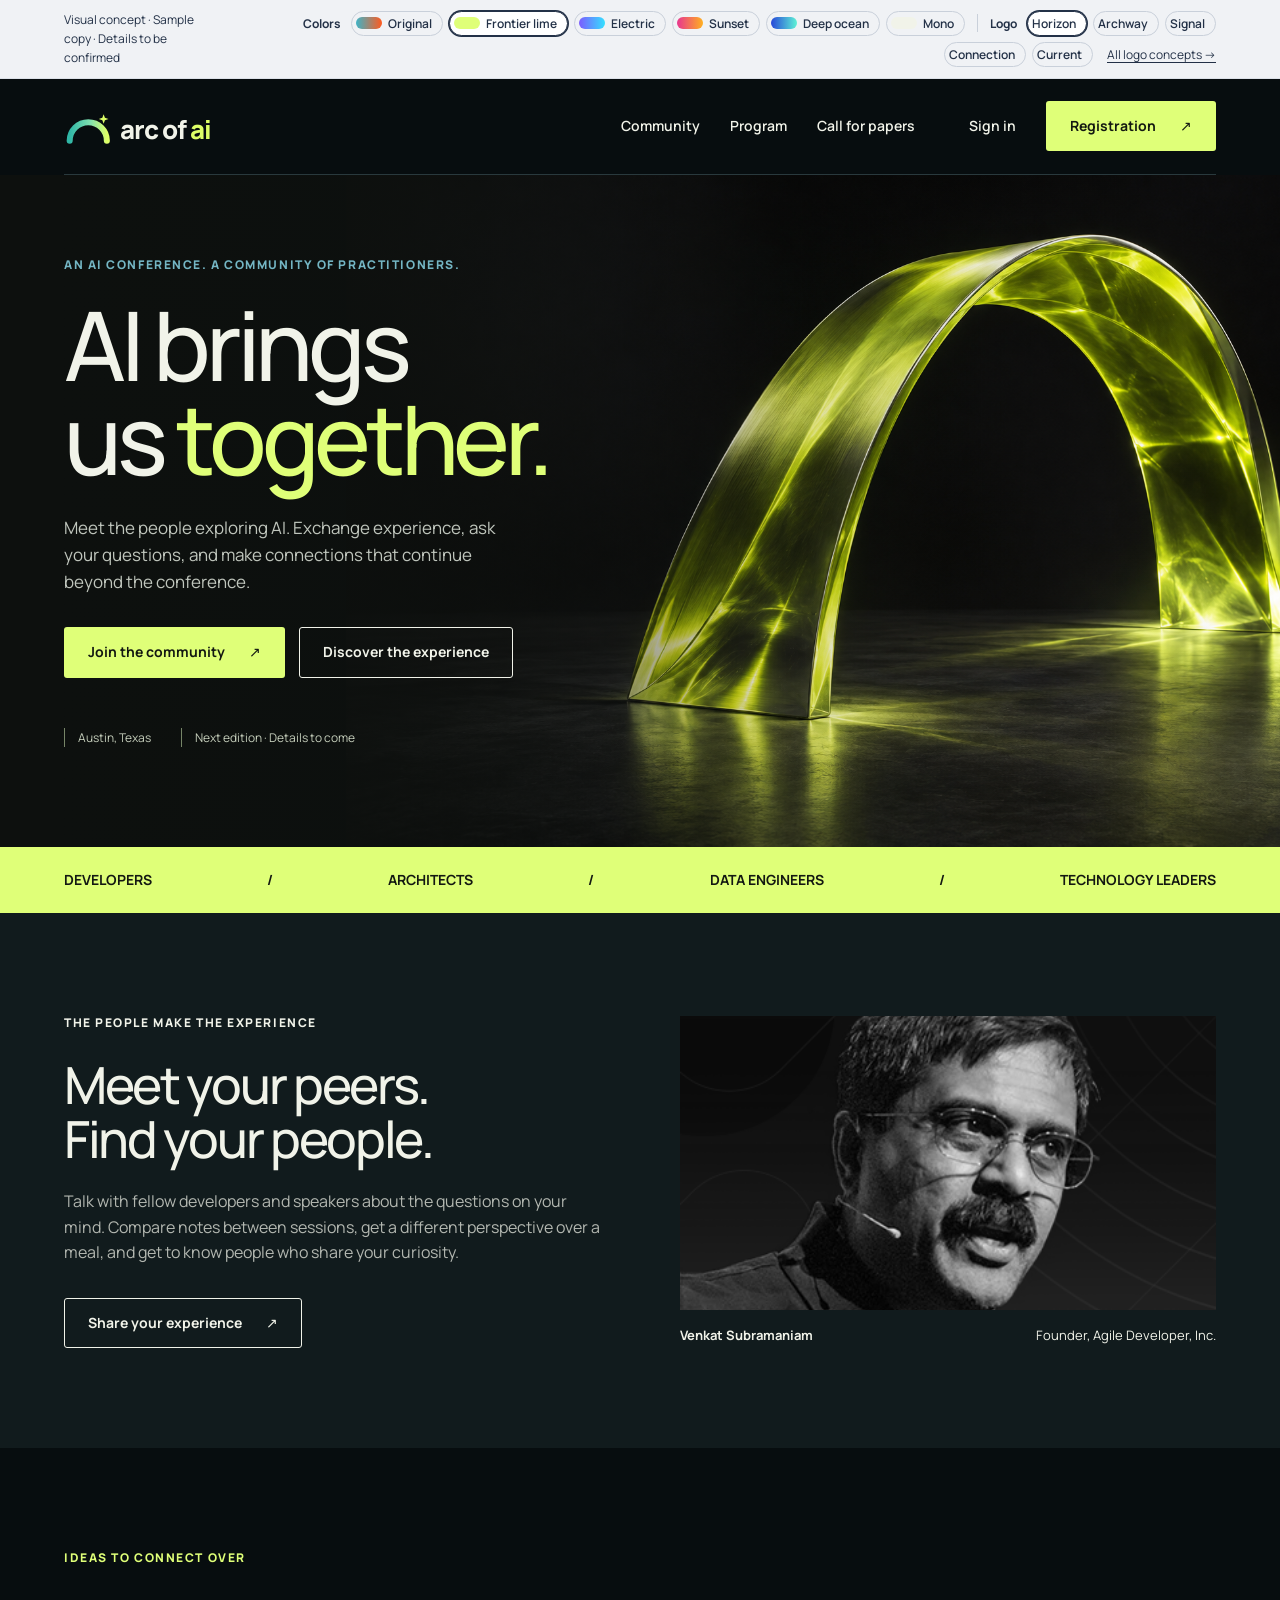
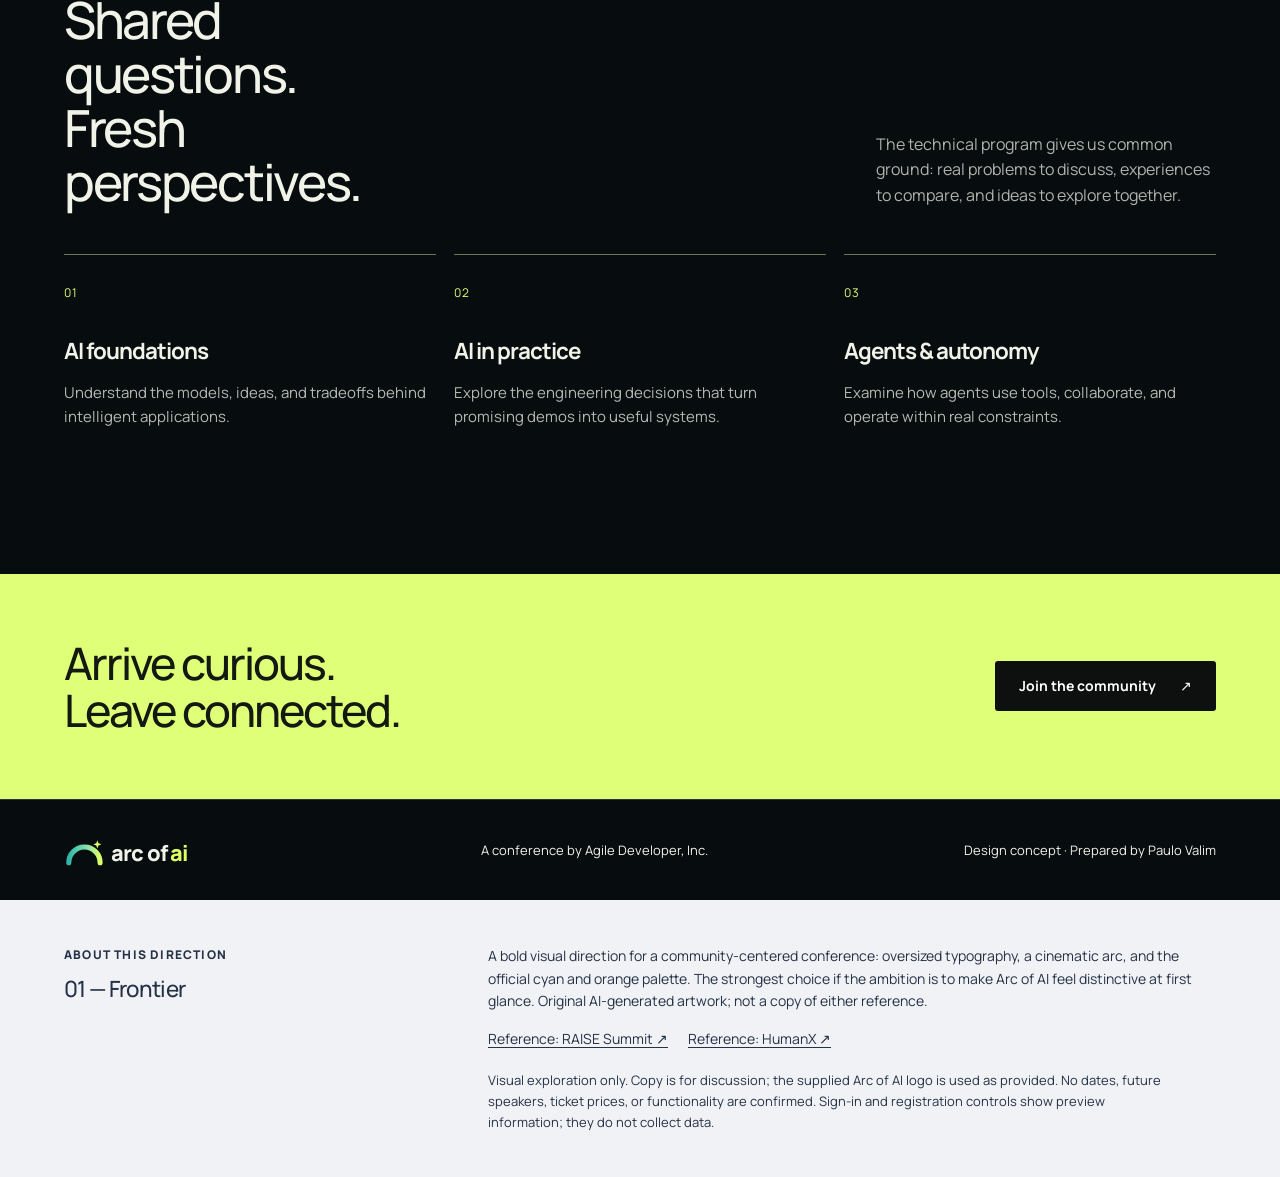
==== commit 271b3db3: "Use palette-matched SVG logo on Frontier page, add logo selector Co-Authored-By: Claude Opus 5.5 <no" ====
--- a/index.html
+++ b/index.html
@@ -1,6 +1,17 @@
 <!doctype html><html lang="en"><head><meta charset="utf-8"><meta name="viewport" content="width=device-width,initial-scale=1"><meta name="robots" content="noindex,nofollow"><meta name="description" content="Frontier — homepage design concept for the Arc of AI conference, for review."><title>Frontier · Arc of AI</title><link rel="stylesheet" href="styles.css"><link rel="stylesheet" href="frontier-variants.css"><script src="app.js" defer></script><style>
 /* Palette options for review: body[data-palette] recolors accent, bands and hero art */
-body.frontier{--band:var(--accent);--onband:var(--onaccent);--art:none}
+body.frontier{--band:var(--accent);--onband:var(--onaccent);--art:none;--c1:#2fb6a6;--c2:#7fe0b0;--c3:#ddff67}
+body.frontier[data-palette="original"]{--c1:#3fb3c6;--c2:#8fb9a8;--c3:#ff5a1f}
+body.frontier[data-palette="electric"]{--c1:#7b5cff;--c2:#3d8bff;--c3:#34e0ff}
+body.frontier[data-palette="sunset"]{--c1:#e8368f;--c2:#ff6b4a;--c3:#ffb020}
+body.frontier[data-palette="ocean"]{--c1:#2747d8;--c2:#3aa0ff;--c3:#5ef2d6}
+body.frontier[data-palette="mono"]{--c1:#8a9087;--c2:#c9cec4;--c3:#ffffff}
+body.frontier .brand{color:#f1f3e9}
+.brand-svg{display:block;width:190px;height:auto}
+footer .brand-svg{width:160px}
+body[data-logo="current"] .brand-svg{display:none}
+body:not([data-logo="current"]) .brand-logo{display:none}
+@media(max-width:760px){.brand-svg{width:150px}}
 body.frontier[data-palette="lime"]{--accent:#dfff78;--onaccent:#131811}
 body.frontier[data-palette="original"]{--accent:#ff6a2b;--onaccent:#1a0b04;--band:linear-gradient(90deg,#3fb3c6,#8fb9a8 45%,#ff5a1f);--onband:#0d100e;--art:hue-rotate(-58deg) saturate(1.25)}
 body.frontier[data-palette="electric"]{--accent:#34e0ff;--onaccent:#07131c;--band:linear-gradient(90deg,#7b5cff,#3d8bff 50%,#34e0ff);--onband:#fff;--art:hue-rotate(125deg) saturate(1.2)}
@@ -11,22 +22,45 @@
 body.frontier .ticker,body.frontier .cta{background:var(--band);color:var(--onband)}
 body.frontier .cta .btn{background:#0d100e;color:#fff}
 body.frontier .hero-art{filter:var(--art);transition:filter .3s}
-.palettes{display:flex;gap:6px;align-items:center;overflow-x:auto;max-width:100%}
+.palettes{display:flex;gap:6px 6px;align-items:center;flex-wrap:wrap;justify-content:flex-end;max-width:100%}
+.reviewbar>span{flex:0 1 170px}
+@media(max-width:760px){.palettes{flex:1 1 100%;min-width:0;justify-content:flex-start}.palettes .sep{flex-basis:100%;height:0;margin:2px 0}}
 .palettes b{font-size:.75rem;margin-right:4px;white-space:nowrap}
-.palettes button{display:flex;align-items:center;gap:6px;border:1px solid #ffffff30;background:transparent;color:inherit;border-radius:999px;padding:3px 10px 3px 4px;font:600 .75rem Manrope,sans-serif;cursor:pointer;white-space:nowrap}
-.palettes button[aria-pressed="true"]{border-color:#fff;background:#ffffff18}
+.palettes button{display:flex;align-items:center;gap:6px;border:1px solid #c9d0da;background:transparent;color:inherit;border-radius:999px;padding:3px 10px 3px 4px;font:600 .75rem Manrope,sans-serif;cursor:pointer;white-space:nowrap}
+.palettes button[aria-pressed="true"]{border-color:#233147;background:#fff;box-shadow:0 0 0 1px #233147}
+.palettes .sep{width:1px;height:18px;background:#c9d0da;margin:0 6px;flex:none}
 .palettes i{display:block;width:26px;height:12px;border-radius:999px}
-</style></head><body class="frontier frontier-branded"><div class="reviewbar"><span>Visual concept · Sample copy · Details to be confirmed</span><div class="palettes" role="group" aria-label="Color options"><b>Colors</b><button data-p="original"><i style="background:linear-gradient(90deg,#3fb3c6,#ff5a1f)"></i>Original</button><button data-p="lime"><i style="background:#dfff78"></i>Frontier lime</button><button data-p="electric"><i style="background:linear-gradient(90deg,#7b5cff,#34e0ff)"></i>Electric</button><button data-p="sunset"><i style="background:linear-gradient(90deg,#e8368f,#ffb020)"></i>Sunset</button><button data-p="ocean"><i style="background:linear-gradient(90deg,#2747d8,#5ef2d6)"></i>Deep ocean</button><button data-p="mono"><i style="background:#f1f3e9"></i>Mono</button><a href="logos/" style="margin-left:8px;white-space:nowrap">Logo concepts →</a></div></div><header class="sitehead wrap"><a class="brand" href="#" aria-label="Arc of AI"><img class="brand-logo" src="assets/arc-of-ai-logo.png" alt="Arc of AI"></a><button class="mobile-toggle" aria-expanded="false" aria-controls="mainnav">Menu</button><nav id="mainnav" aria-label="Main navigation"><a href="#community">Community</a><a href="#program">Program</a><button class="link" data-preview="portal">Call for papers</button><button class="link login" data-preview="portal">Sign in</button><button class="btn" data-preview="register">Registration <span aria-hidden="true">↗</span></button></nav></header><main><section class="hero"><img class="hero-art" src="assets/frontier-arc.png" alt="" width="1536" height="1024"><div class="wrap"><div class="hero-copy"><span class="eyebrow">An AI conference. A community of practitioners.</span><h1>AI brings<br>us <em>together.</em></h1><p>Meet the people exploring AI. Exchange experience, ask your questions, and make connections that continue beyond the conference.</p><div class="actions"><button class="btn" data-preview="register">Join the community <span aria-hidden="true">↗</span></button><a class="btn secondary" href="#community">Discover the experience</a></div><div class="hero-meta"><span>Austin, Texas</span><span>Next edition · Details to come</span></div></div></div></section><div class="ticker"><div class="wrap"><span>DEVELOPERS</span><span aria-hidden="true">/</span><span>ARCHITECTS</span><span aria-hidden="true">/</span><span>DATA ENGINEERS</span><span aria-hidden="true">/</span><span>TECHNOLOGY LEADERS</span></div></div><section class="section founder-section" id="community"><div class="wrap founder"><div><span class="eyebrow">The people make the experience</span><h2>Meet your peers.<br>Find your people.</h2><p class="muted">Talk with fellow developers and speakers about the questions on your mind. Compare notes between sessions, get a different perspective over a meal, and get to know people who share your curiosity.</p><div class="actions"><button class="btn secondary" data-preview="portal">Share your experience <span aria-hidden="true">↗</span></button></div></div><figure style="margin:0"><img class="portrait" src="assets/venkat.png" alt="Venkat Subramaniam" width="400" height="294" loading="lazy"><figcaption class="caption"><strong>Venkat Subramaniam</strong><span>Founder, Agile Developer, Inc.</span></figcaption></figure></div></section><section class="section wrap" id="program"><div class="sectionhead"><div><span class="eyebrow">Ideas to connect over</span><h2>Shared questions.<br>Fresh perspectives.</h2></div><p class="muted">The technical program gives us common ground: real problems to discuss, experiences to compare, and ideas to explore together.</p></div><div class="topic-grid"><article class="topic"><span class="number">01</span><h3>AI foundations</h3><p>Understand the models, ideas, and tradeoffs behind intelligent applications.</p></article><article class="topic"><span class="number">02</span><h3>AI in practice</h3><p>Explore the engineering decisions that turn promising demos into useful systems.</p></article><article class="topic"><span class="number">03</span><h3>Agents & autonomy</h3><p>Examine how agents use tools, collaborate, and operate within real constraints.</p></article></div></section><section class="cta"><div class="wrap"><h2>Arrive curious.<br>Leave connected.</h2><button class="btn" data-preview="register">Join the community <span aria-hidden="true">↗</span></button></div></section></main><footer><div class="wrap"><a class="brand" href="#" aria-label="Arc of AI"><img class="brand-logo" src="assets/arc-of-ai-logo.png" alt="Arc of AI"></a><span>A conference by Agile Developer, Inc.</span><span>Design concept · Prepared by Paulo Valim</span></div></footer><aside class="conceptnote"><div class="wrap"><div><div class="note-label">About this direction</div><h2>01 — Frontier</h2></div><div><p>A bold visual direction for a community-centered conference: oversized typography, a cinematic arc, and the official cyan and orange palette. The strongest choice if the ambition is to make Arc of AI feel distinctive at first glance. Original AI-generated artwork; not a copy of either reference.</p><div class="links"><a href="https://www.raisesummit.com/" target="_blank" rel="noopener">Reference: RAISE Summit ↗</a><a href="https://www.humanx.co/" target="_blank" rel="noopener">Reference: HumanX ↗</a></div><p style="margin-top:20px;font-size:.8125rem">Visual exploration only. Copy is for discussion; the supplied Arc of AI logo is used as provided. No dates, future speakers, ticket prices, or functionality are confirmed. Sign-in and registration controls show preview information; they do not collect data.</p></div></div></aside><dialog aria-labelledby="dialog-title" aria-describedby="dialog-copy"><button class="close-dialog" data-close aria-label="Close preview information">×</button><span class="eyebrow">Design preview</span><h2 id="dialog-title">Preview only</h2><p id="dialog-copy"></p><button class="btn" data-close>Back to the concept</button></dialog><script>
+</style></head><body class="frontier frontier-branded"><svg width="0" height="0" style="position:absolute" aria-hidden="true"><defs>
+<linearGradient id="g-arc" x1="0" y1="0" x2="1" y2="0"><stop offset="0" style="stop-color:var(--c1)"/><stop offset=".55" style="stop-color:var(--c2)"/><stop offset="1" style="stop-color:var(--c3)"/></linearGradient>
+<linearGradient id="g-hi" x1="0" y1="0" x2="1" y2="1"><stop offset="0" style="stop-color:var(--c3)"/><stop offset="1" style="stop-color:var(--c2)"/></linearGradient>
+<linearGradient id="g-lo" x1="0" y1="1" x2="1" y2="0"><stop offset="0" style="stop-color:var(--c1)"/><stop offset="1" style="stop-color:var(--c2)"/></linearGradient>
+<symbol id="logo-1" viewBox="0 0 470 120"><path d="M14 96 A46 46 0 0 1 106 96" fill="none" stroke="url(#g-arc)" stroke-width="15" stroke-linecap="round"/><path d="M98 30 l3.2 8.8 8.8 3.2 -8.8 3.2 -3.2 8.8 -3.2 -8.8 -8.8 -3.2 8.8 -3.2z" style="fill:var(--c3)"/><text x="138" y="92" font-family="Manrope" font-weight="800" font-size="64" letter-spacing="-2.5" fill="currentColor">arc of <tspan style="fill:var(--c3)">ai</tspan></text></symbol>
+<symbol id="logo-2" viewBox="0 0 470 120"><path d="M26 108 V62 A34 34 0 0 1 94 62 V108" fill="none" stroke="currentColor" stroke-width="18"/><circle cx="60" cy="78" r="11" fill="url(#g-hi)"/><path d="M22 42 A40 40 0 0 1 56 12" fill="none" stroke="url(#g-lo)" stroke-width="6" stroke-linecap="round"/><text x="138" y="84" font-family="Manrope" font-weight="700" font-size="58" letter-spacing="-2" fill="currentColor">Arc<tspan font-weight="400" dx="12">of</tspan><tspan dx="12" style="fill:var(--c3)">AI</tspan></text></symbol>
+<symbol id="logo-3" viewBox="0 0 470 120"><circle cx="22" cy="98" r="10" style="fill:var(--c3)"/><path d="M22 70 A28 28 0 0 1 50 98" fill="none" style="stroke:var(--c3)" stroke-width="11" stroke-linecap="round"/><path d="M22 44 A54 54 0 0 1 76 98" fill="none" style="stroke:var(--c2)" stroke-width="11" stroke-linecap="round"/><path d="M22 18 A80 80 0 0 1 102 98" fill="none" style="stroke:var(--c1)" stroke-width="11" stroke-linecap="round"/><text x="142" y="80" font-family="Manrope" font-weight="800" font-size="44" letter-spacing="6" fill="currentColor">ARC OF AI</text></symbol>
+<symbol id="logo-4" viewBox="0 0 470 120"><path d="M16 96 C 24 40, 96 40, 104 96" fill="none" stroke="url(#g-arc)" stroke-width="7" stroke-linecap="round"/><circle cx="16" cy="96" r="11" style="fill:var(--c1)"/><circle cx="60" cy="54" r="11" style="fill:var(--c2)"/><circle cx="104" cy="96" r="11" style="fill:var(--c3)"/><text x="140" y="88" font-family="Manrope" font-weight="500" font-size="60" letter-spacing="-2.2" fill="currentColor">arc of <tspan font-weight="800" style="fill:var(--c3)">AI</tspan></text></symbol>
+</defs></svg><div class="reviewbar"><span>Visual concept · Sample copy · Details to be confirmed</span><div class="palettes" role="group" aria-label="Color options"><b>Colors</b><button data-p="original"><i style="background:linear-gradient(90deg,#3fb3c6,#ff5a1f)"></i>Original</button><button data-p="lime"><i style="background:#dfff78"></i>Frontier lime</button><button data-p="electric"><i style="background:linear-gradient(90deg,#7b5cff,#34e0ff)"></i>Electric</button><button data-p="sunset"><i style="background:linear-gradient(90deg,#e8368f,#ffb020)"></i>Sunset</button><button data-p="ocean"><i style="background:linear-gradient(90deg,#2747d8,#5ef2d6)"></i>Deep ocean</button><button data-p="mono"><i style="background:#f1f3e9"></i>Mono</button><span class="sep"></span><b>Logo</b><button data-l="1">Horizon</button><button data-l="2">Archway</button><button data-l="3">Signal</button><button data-l="4">Connection</button><button data-l="current">Current</button><a href="logos/" style="margin-left:8px;white-space:nowrap">All logo concepts →</a></div></div><header class="sitehead wrap"><a class="brand" href="#" aria-label="Arc of AI"><img class="brand-logo" src="assets/arc-of-ai-logo.png" alt="Arc of AI"><svg class="brand-svg" viewBox="0 0 470 120" role="img" aria-label="Arc of AI"><use href="#logo-1"/></svg></a><button class="mobile-toggle" aria-expanded="false" aria-controls="mainnav">Menu</button><nav id="mainnav" aria-label="Main navigation"><a href="#community">Community</a><a href="#program">Program</a><button class="link" data-preview="portal">Call for papers</button><button class="link login" data-preview="portal">Sign in</button><button class="btn" data-preview="register">Registration <span aria-hidden="true">↗</span></button></nav></header><main><section class="hero"><img class="hero-art" src="assets/frontier-arc.png" alt="" width="1536" height="1024"><div class="wrap"><div class="hero-copy"><span class="eyebrow">An AI conference. A community of practitioners.</span><h1>AI brings<br>us <em>together.</em></h1><p>Meet the people exploring AI. Exchange experience, ask your questions, and make connections that continue beyond the conference.</p><div class="actions"><button class="btn" data-preview="register">Join the community <span aria-hidden="true">↗</span></button><a class="btn secondary" href="#community">Discover the experience</a></div><div class="hero-meta"><span>Austin, Texas</span><span>Next edition · Details to come</span></div></div></div></section><div class="ticker"><div class="wrap"><span>DEVELOPERS</span><span aria-hidden="true">/</span><span>ARCHITECTS</span><span aria-hidden="true">/</span><span>DATA ENGINEERS</span><span aria-hidden="true">/</span><span>TECHNOLOGY LEADERS</span></div></div><section class="section founder-section" id="community"><div class="wrap founder"><div><span class="eyebrow">The people make the experience</span><h2>Meet your peers.<br>Find your people.</h2><p class="muted">Talk with fellow developers and speakers about the questions on your mind. Compare notes between sessions, get a different perspective over a meal, and get to know people who share your curiosity.</p><div class="actions"><button class="btn secondary" data-preview="portal">Share your experience <span aria-hidden="true">↗</span></button></div></div><figure style="margin:0"><img class="portrait" src="assets/venkat.png" alt="Venkat Subramaniam" width="400" height="294" loading="lazy"><figcaption class="caption"><strong>Venkat Subramaniam</strong><span>Founder, Agile Developer, Inc.</span></figcaption></figure></div></section><section class="section wrap" id="program"><div class="sectionhead"><div><span class="eyebrow">Ideas to connect over</span><h2>Shared questions.<br>Fresh perspectives.</h2></div><p class="muted">The technical program gives us common ground: real problems to discuss, experiences to compare, and ideas to explore together.</p></div><div class="topic-grid"><article class="topic"><span class="number">01</span><h3>AI foundations</h3><p>Understand the models, ideas, and tradeoffs behind intelligent applications.</p></article><article class="topic"><span class="number">02</span><h3>AI in practice</h3><p>Explore the engineering decisions that turn promising demos into useful systems.</p></article><article class="topic"><span class="number">03</span><h3>Agents & autonomy</h3><p>Examine how agents use tools, collaborate, and operate within real constraints.</p></article></div></section><section class="cta"><div class="wrap"><h2>Arrive curious.<br>Leave connected.</h2><button class="btn" data-preview="register">Join the community <span aria-hidden="true">↗</span></button></div></section></main><footer><div class="wrap"><a class="brand" href="#" aria-label="Arc of AI"><img class="brand-logo" src="assets/arc-of-ai-logo.png" alt="Arc of AI"><svg class="brand-svg" viewBox="0 0 470 120" role="img" aria-label="Arc of AI"><use href="#logo-1"/></svg></a><span>A conference by Agile Developer, Inc.</span><span>Design concept · Prepared by Paulo Valim</span></div></footer><aside class="conceptnote"><div class="wrap"><div><div class="note-label">About this direction</div><h2>01 — Frontier</h2></div><div><p>A bold visual direction for a community-centered conference: oversized typography, a cinematic arc, and the official cyan and orange palette. The strongest choice if the ambition is to make Arc of AI feel distinctive at first glance. Original AI-generated artwork; not a copy of either reference.</p><div class="links"><a href="https://www.raisesummit.com/" target="_blank" rel="noopener">Reference: RAISE Summit ↗</a><a href="https://www.humanx.co/" target="_blank" rel="noopener">Reference: HumanX ↗</a></div><p style="margin-top:20px;font-size:.8125rem">Visual exploration only. Copy is for discussion; the supplied Arc of AI logo is used as provided. No dates, future speakers, ticket prices, or functionality are confirmed. Sign-in and registration controls show preview information; they do not collect data.</p></div></div></aside><dialog aria-labelledby="dialog-title" aria-describedby="dialog-copy"><button class="close-dialog" data-close aria-label="Close preview information">×</button><span class="eyebrow">Design preview</span><h2 id="dialog-title">Preview only</h2><p id="dialog-copy"></p><button class="btn" data-close>Back to the concept</button></dialog><script>
 (function(){
   var ok=['original','lime','electric','sunset','ocean','mono'];
-  var btns=document.querySelectorAll('.palettes button');
+  var btns=document.querySelectorAll('.palettes button[data-p]');var lbtns=document.querySelectorAll('.palettes button[data-l]');
+  var logo='1', pal='lime';
+  function setLogo(l){
+    logo=['1','2','3','4','current'].indexOf(l)<0?'1':l;
+    document.body.dataset.logo=logo;
+    if(logo!=='current') document.querySelectorAll('.brand-svg use').forEach(function(u){u.setAttribute('href','#logo-'+logo);});
+    lbtns.forEach(function(b){b.setAttribute('aria-pressed',String(b.dataset.l===logo));});
+    save();
+  }
+  function save(){try{history.replaceState(null,'','#'+pal+(logo!=='1'?'-'+logo:''));}catch(e){}}
   function apply(k){
     if(ok.indexOf(k)<0) k='lime';
+    pal=k;
     document.body.dataset.palette=k;
     btns.forEach(function(b){b.setAttribute('aria-pressed',String(b.dataset.p===k));});
-    try{history.replaceState(null,'','#'+k);}catch(e){}
+    save();
   }
   btns.forEach(function(b){b.addEventListener('click',function(){apply(b.dataset.p);});});
-  apply(location.hash.slice(1));
+  lbtns.forEach(function(b){b.addEventListener('click',function(){setLogo(b.dataset.l);});});
+  var h=location.hash.slice(1).split('-');
+  apply(h[0]); setLogo(h[1]||'1');
 })();
 </script></body></html>
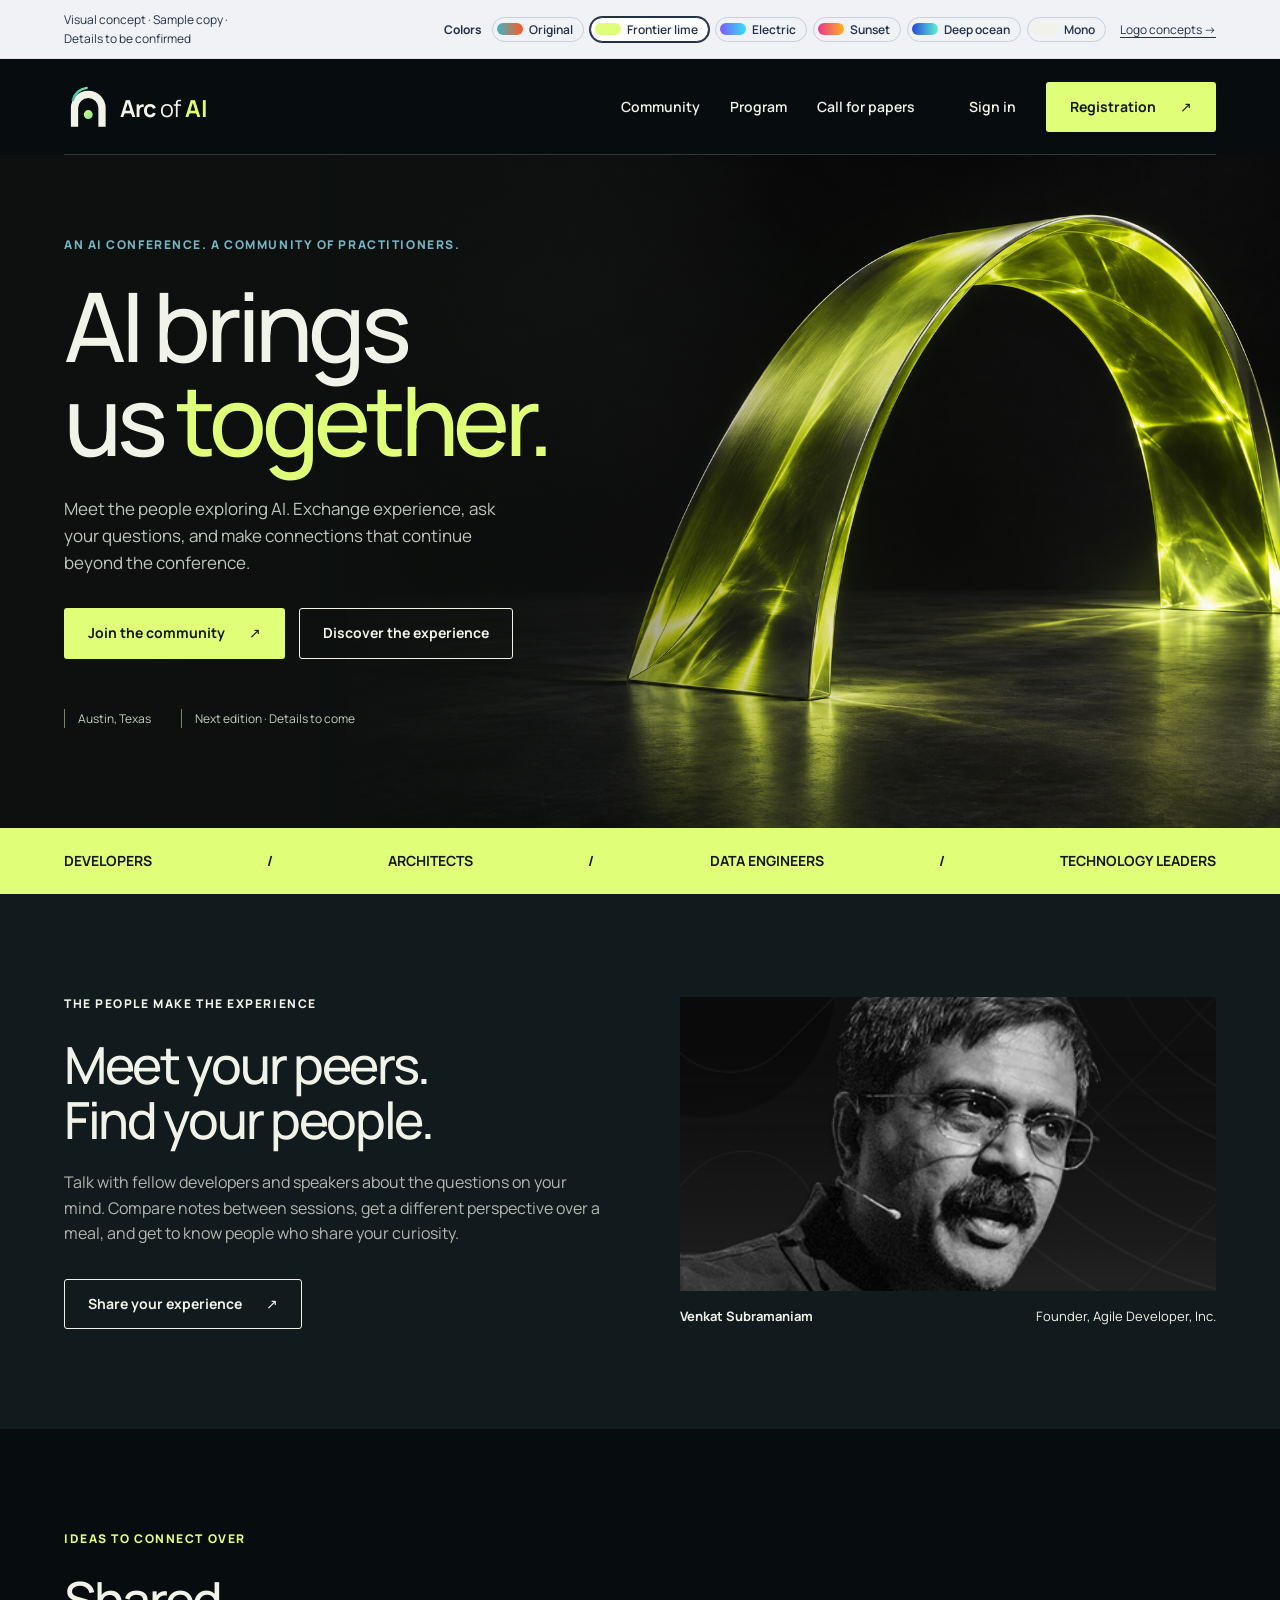
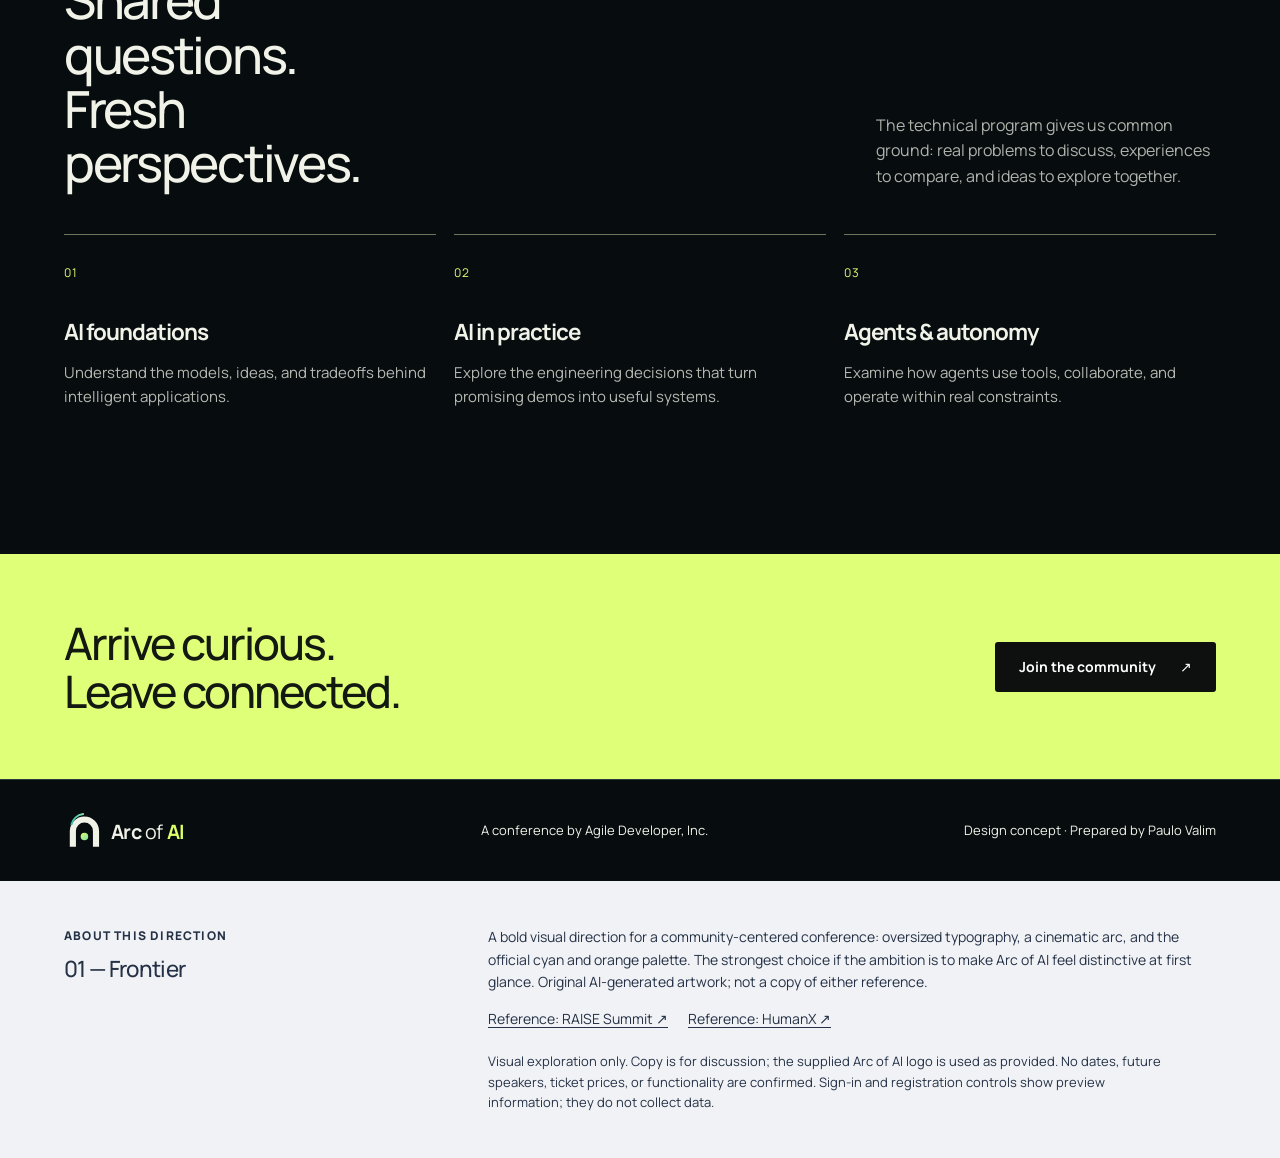
==== commit e0c1218d: "Pair each color palette with its own logo, remove logo selector Co-Authored-By: Claude Opus 5.5 <nor" ====
--- a/index.html
+++ b/index.html
@@ -9,8 +9,7 @@
 body.frontier .brand{color:#f1f3e9}
 .brand-svg{display:block;width:190px;height:auto}
 footer .brand-svg{width:160px}
-body[data-logo="current"] .brand-svg{display:none}
-body:not([data-logo="current"]) .brand-logo{display:none}
+.brand-logo{display:none}
 @media(max-width:760px){.brand-svg{width:150px}}
 body.frontier[data-palette="lime"]{--accent:#dfff78;--onaccent:#131811}
 body.frontier[data-palette="original"]{--accent:#ff6a2b;--onaccent:#1a0b04;--band:linear-gradient(90deg,#3fb3c6,#8fb9a8 45%,#ff5a1f);--onband:#0d100e;--art:hue-rotate(-58deg) saturate(1.25)}
@@ -24,7 +23,7 @@
 body.frontier .hero-art{filter:var(--art);transition:filter .3s}
 .palettes{display:flex;gap:6px 6px;align-items:center;flex-wrap:wrap;justify-content:flex-end;max-width:100%}
 .reviewbar>span{flex:0 1 170px}
-@media(max-width:760px){.palettes{flex:1 1 100%;min-width:0;justify-content:flex-start}.palettes .sep{flex-basis:100%;height:0;margin:2px 0}}
+@media(max-width:760px){.palettes{flex:1 1 100%;min-width:0;justify-content:flex-start}}
 .palettes b{font-size:.75rem;margin-right:4px;white-space:nowrap}
 .palettes button{display:flex;align-items:center;gap:6px;border:1px solid #c9d0da;background:transparent;color:inherit;border-radius:999px;padding:3px 10px 3px 4px;font:600 .75rem Manrope,sans-serif;cursor:pointer;white-space:nowrap}
 .palettes button[aria-pressed="true"]{border-color:#233147;background:#fff;box-shadow:0 0 0 1px #233147}
@@ -38,29 +37,21 @@
 <symbol id="logo-2" viewBox="0 0 470 120"><path d="M26 108 V62 A34 34 0 0 1 94 62 V108" fill="none" stroke="currentColor" stroke-width="18"/><circle cx="60" cy="78" r="11" fill="url(#g-hi)"/><path d="M22 42 A40 40 0 0 1 56 12" fill="none" stroke="url(#g-lo)" stroke-width="6" stroke-linecap="round"/><text x="138" y="84" font-family="Manrope" font-weight="700" font-size="58" letter-spacing="-2" fill="currentColor">Arc<tspan font-weight="400" dx="12">of</tspan><tspan dx="12" style="fill:var(--c3)">AI</tspan></text></symbol>
 <symbol id="logo-3" viewBox="0 0 470 120"><circle cx="22" cy="98" r="10" style="fill:var(--c3)"/><path d="M22 70 A28 28 0 0 1 50 98" fill="none" style="stroke:var(--c3)" stroke-width="11" stroke-linecap="round"/><path d="M22 44 A54 54 0 0 1 76 98" fill="none" style="stroke:var(--c2)" stroke-width="11" stroke-linecap="round"/><path d="M22 18 A80 80 0 0 1 102 98" fill="none" style="stroke:var(--c1)" stroke-width="11" stroke-linecap="round"/><text x="142" y="80" font-family="Manrope" font-weight="800" font-size="44" letter-spacing="6" fill="currentColor">ARC OF AI</text></symbol>
 <symbol id="logo-4" viewBox="0 0 470 120"><path d="M16 96 C 24 40, 96 40, 104 96" fill="none" stroke="url(#g-arc)" stroke-width="7" stroke-linecap="round"/><circle cx="16" cy="96" r="11" style="fill:var(--c1)"/><circle cx="60" cy="54" r="11" style="fill:var(--c2)"/><circle cx="104" cy="96" r="11" style="fill:var(--c3)"/><text x="140" y="88" font-family="Manrope" font-weight="500" font-size="60" letter-spacing="-2.2" fill="currentColor">arc of <tspan font-weight="800" style="fill:var(--c3)">AI</tspan></text></symbol>
-</defs></svg><div class="reviewbar"><span>Visual concept · Sample copy · Details to be confirmed</span><div class="palettes" role="group" aria-label="Color options"><b>Colors</b><button data-p="original"><i style="background:linear-gradient(90deg,#3fb3c6,#ff5a1f)"></i>Original</button><button data-p="lime"><i style="background:#dfff78"></i>Frontier lime</button><button data-p="electric"><i style="background:linear-gradient(90deg,#7b5cff,#34e0ff)"></i>Electric</button><button data-p="sunset"><i style="background:linear-gradient(90deg,#e8368f,#ffb020)"></i>Sunset</button><button data-p="ocean"><i style="background:linear-gradient(90deg,#2747d8,#5ef2d6)"></i>Deep ocean</button><button data-p="mono"><i style="background:#f1f3e9"></i>Mono</button><span class="sep"></span><b>Logo</b><button data-l="1">Horizon</button><button data-l="2">Archway</button><button data-l="3">Signal</button><button data-l="4">Connection</button><button data-l="current">Current</button><a href="logos/" style="margin-left:8px;white-space:nowrap">All logo concepts →</a></div></div><header class="sitehead wrap"><a class="brand" href="#" aria-label="Arc of AI"><img class="brand-logo" src="assets/arc-of-ai-logo.png" alt="Arc of AI"><svg class="brand-svg" viewBox="0 0 470 120" role="img" aria-label="Arc of AI"><use href="#logo-1"/></svg></a><button class="mobile-toggle" aria-expanded="false" aria-controls="mainnav">Menu</button><nav id="mainnav" aria-label="Main navigation"><a href="#community">Community</a><a href="#program">Program</a><button class="link" data-preview="portal">Call for papers</button><button class="link login" data-preview="portal">Sign in</button><button class="btn" data-preview="register">Registration <span aria-hidden="true">↗</span></button></nav></header><main><section class="hero"><img class="hero-art" src="assets/frontier-arc.png" alt="" width="1536" height="1024"><div class="wrap"><div class="hero-copy"><span class="eyebrow">An AI conference. A community of practitioners.</span><h1>AI brings<br>us <em>together.</em></h1><p>Meet the people exploring AI. Exchange experience, ask your questions, and make connections that continue beyond the conference.</p><div class="actions"><button class="btn" data-preview="register">Join the community <span aria-hidden="true">↗</span></button><a class="btn secondary" href="#community">Discover the experience</a></div><div class="hero-meta"><span>Austin, Texas</span><span>Next edition · Details to come</span></div></div></div></section><div class="ticker"><div class="wrap"><span>DEVELOPERS</span><span aria-hidden="true">/</span><span>ARCHITECTS</span><span aria-hidden="true">/</span><span>DATA ENGINEERS</span><span aria-hidden="true">/</span><span>TECHNOLOGY LEADERS</span></div></div><section class="section founder-section" id="community"><div class="wrap founder"><div><span class="eyebrow">The people make the experience</span><h2>Meet your peers.<br>Find your people.</h2><p class="muted">Talk with fellow developers and speakers about the questions on your mind. Compare notes between sessions, get a different perspective over a meal, and get to know people who share your curiosity.</p><div class="actions"><button class="btn secondary" data-preview="portal">Share your experience <span aria-hidden="true">↗</span></button></div></div><figure style="margin:0"><img class="portrait" src="assets/venkat.png" alt="Venkat Subramaniam" width="400" height="294" loading="lazy"><figcaption class="caption"><strong>Venkat Subramaniam</strong><span>Founder, Agile Developer, Inc.</span></figcaption></figure></div></section><section class="section wrap" id="program"><div class="sectionhead"><div><span class="eyebrow">Ideas to connect over</span><h2>Shared questions.<br>Fresh perspectives.</h2></div><p class="muted">The technical program gives us common ground: real problems to discuss, experiences to compare, and ideas to explore together.</p></div><div class="topic-grid"><article class="topic"><span class="number">01</span><h3>AI foundations</h3><p>Understand the models, ideas, and tradeoffs behind intelligent applications.</p></article><article class="topic"><span class="number">02</span><h3>AI in practice</h3><p>Explore the engineering decisions that turn promising demos into useful systems.</p></article><article class="topic"><span class="number">03</span><h3>Agents & autonomy</h3><p>Examine how agents use tools, collaborate, and operate within real constraints.</p></article></div></section><section class="cta"><div class="wrap"><h2>Arrive curious.<br>Leave connected.</h2><button class="btn" data-preview="register">Join the community <span aria-hidden="true">↗</span></button></div></section></main><footer><div class="wrap"><a class="brand" href="#" aria-label="Arc of AI"><img class="brand-logo" src="assets/arc-of-ai-logo.png" alt="Arc of AI"><svg class="brand-svg" viewBox="0 0 470 120" role="img" aria-label="Arc of AI"><use href="#logo-1"/></svg></a><span>A conference by Agile Developer, Inc.</span><span>Design concept · Prepared by Paulo Valim</span></div></footer><aside class="conceptnote"><div class="wrap"><div><div class="note-label">About this direction</div><h2>01 — Frontier</h2></div><div><p>A bold visual direction for a community-centered conference: oversized typography, a cinematic arc, and the official cyan and orange palette. The strongest choice if the ambition is to make Arc of AI feel distinctive at first glance. Original AI-generated artwork; not a copy of either reference.</p><div class="links"><a href="https://www.raisesummit.com/" target="_blank" rel="noopener">Reference: RAISE Summit ↗</a><a href="https://www.humanx.co/" target="_blank" rel="noopener">Reference: HumanX ↗</a></div><p style="margin-top:20px;font-size:.8125rem">Visual exploration only. Copy is for discussion; the supplied Arc of AI logo is used as provided. No dates, future speakers, ticket prices, or functionality are confirmed. Sign-in and registration controls show preview information; they do not collect data.</p></div></div></aside><dialog aria-labelledby="dialog-title" aria-describedby="dialog-copy"><button class="close-dialog" data-close aria-label="Close preview information">×</button><span class="eyebrow">Design preview</span><h2 id="dialog-title">Preview only</h2><p id="dialog-copy"></p><button class="btn" data-close>Back to the concept</button></dialog><script>
+</defs></svg><div class="reviewbar"><span>Visual concept · Sample copy · Details to be confirmed</span><div class="palettes" role="group" aria-label="Color options"><b>Colors</b><button data-p="original"><i style="background:linear-gradient(90deg,#3fb3c6,#ff5a1f)"></i>Original</button><button data-p="lime"><i style="background:#dfff78"></i>Frontier lime</button><button data-p="electric"><i style="background:linear-gradient(90deg,#7b5cff,#34e0ff)"></i>Electric</button><button data-p="sunset"><i style="background:linear-gradient(90deg,#e8368f,#ffb020)"></i>Sunset</button><button data-p="ocean"><i style="background:linear-gradient(90deg,#2747d8,#5ef2d6)"></i>Deep ocean</button><button data-p="mono"><i style="background:#f1f3e9"></i>Mono</button><a href="logos/" style="margin-left:8px;white-space:nowrap">Logo concepts →</a></div></div><header class="sitehead wrap"><a class="brand" href="#" aria-label="Arc of AI"><img class="brand-logo" src="assets/arc-of-ai-logo.png" alt="Arc of AI"><svg class="brand-svg" viewBox="0 0 470 120" role="img" aria-label="Arc of AI"><use href="#logo-1"/></svg></a><button class="mobile-toggle" aria-expanded="false" aria-controls="mainnav">Menu</button><nav id="mainnav" aria-label="Main navigation"><a href="#community">Community</a><a href="#program">Program</a><button class="link" data-preview="portal">Call for papers</button><button class="link login" data-preview="portal">Sign in</button><button class="btn" data-preview="register">Registration <span aria-hidden="true">↗</span></button></nav></header><main><section class="hero"><img class="hero-art" src="assets/frontier-arc.png" alt="" width="1536" height="1024"><div class="wrap"><div class="hero-copy"><span class="eyebrow">An AI conference. A community of practitioners.</span><h1>AI brings<br>us <em>together.</em></h1><p>Meet the people exploring AI. Exchange experience, ask your questions, and make connections that continue beyond the conference.</p><div class="actions"><button class="btn" data-preview="register">Join the community <span aria-hidden="true">↗</span></button><a class="btn secondary" href="#community">Discover the experience</a></div><div class="hero-meta"><span>Austin, Texas</span><span>Next edition · Details to come</span></div></div></div></section><div class="ticker"><div class="wrap"><span>DEVELOPERS</span><span aria-hidden="true">/</span><span>ARCHITECTS</span><span aria-hidden="true">/</span><span>DATA ENGINEERS</span><span aria-hidden="true">/</span><span>TECHNOLOGY LEADERS</span></div></div><section class="section founder-section" id="community"><div class="wrap founder"><div><span class="eyebrow">The people make the experience</span><h2>Meet your peers.<br>Find your people.</h2><p class="muted">Talk with fellow developers and speakers about the questions on your mind. Compare notes between sessions, get a different perspective over a meal, and get to know people who share your curiosity.</p><div class="actions"><button class="btn secondary" data-preview="portal">Share your experience <span aria-hidden="true">↗</span></button></div></div><figure style="margin:0"><img class="portrait" src="assets/venkat.png" alt="Venkat Subramaniam" width="400" height="294" loading="lazy"><figcaption class="caption"><strong>Venkat Subramaniam</strong><span>Founder, Agile Developer, Inc.</span></figcaption></figure></div></section><section class="section wrap" id="program"><div class="sectionhead"><div><span class="eyebrow">Ideas to connect over</span><h2>Shared questions.<br>Fresh perspectives.</h2></div><p class="muted">The technical program gives us common ground: real problems to discuss, experiences to compare, and ideas to explore together.</p></div><div class="topic-grid"><article class="topic"><span class="number">01</span><h3>AI foundations</h3><p>Understand the models, ideas, and tradeoffs behind intelligent applications.</p></article><article class="topic"><span class="number">02</span><h3>AI in practice</h3><p>Explore the engineering decisions that turn promising demos into useful systems.</p></article><article class="topic"><span class="number">03</span><h3>Agents & autonomy</h3><p>Examine how agents use tools, collaborate, and operate within real constraints.</p></article></div></section><section class="cta"><div class="wrap"><h2>Arrive curious.<br>Leave connected.</h2><button class="btn" data-preview="register">Join the community <span aria-hidden="true">↗</span></button></div></section></main><footer><div class="wrap"><a class="brand" href="#" aria-label="Arc of AI"><img class="brand-logo" src="assets/arc-of-ai-logo.png" alt="Arc of AI"><svg class="brand-svg" viewBox="0 0 470 120" role="img" aria-label="Arc of AI"><use href="#logo-1"/></svg></a><span>A conference by Agile Developer, Inc.</span><span>Design concept · Prepared by Paulo Valim</span></div></footer><aside class="conceptnote"><div class="wrap"><div><div class="note-label">About this direction</div><h2>01 — Frontier</h2></div><div><p>A bold visual direction for a community-centered conference: oversized typography, a cinematic arc, and the official cyan and orange palette. The strongest choice if the ambition is to make Arc of AI feel distinctive at first glance. Original AI-generated artwork; not a copy of either reference.</p><div class="links"><a href="https://www.raisesummit.com/" target="_blank" rel="noopener">Reference: RAISE Summit ↗</a><a href="https://www.humanx.co/" target="_blank" rel="noopener">Reference: HumanX ↗</a></div><p style="margin-top:20px;font-size:.8125rem">Visual exploration only. Copy is for discussion; the supplied Arc of AI logo is used as provided. No dates, future speakers, ticket prices, or functionality are confirmed. Sign-in and registration controls show preview information; they do not collect data.</p></div></div></aside><dialog aria-labelledby="dialog-title" aria-describedby="dialog-copy"><button class="close-dialog" data-close aria-label="Close preview information">×</button><span class="eyebrow">Design preview</span><h2 id="dialog-title">Preview only</h2><p id="dialog-copy"></p><button class="btn" data-close>Back to the concept</button></dialog><script>
 (function(){
   var ok=['original','lime','electric','sunset','ocean','mono'];
-  var btns=document.querySelectorAll('.palettes button[data-p]');var lbtns=document.querySelectorAll('.palettes button[data-l]');
-  var logo='1', pal='lime';
-  function setLogo(l){
-    logo=['1','2','3','4','current'].indexOf(l)<0?'1':l;
-    document.body.dataset.logo=logo;
-    if(logo!=='current') document.querySelectorAll('.brand-svg use').forEach(function(u){u.setAttribute('href','#logo-'+logo);});
-    lbtns.forEach(function(b){b.setAttribute('aria-pressed',String(b.dataset.l===logo));});
-    save();
-  }
-  function save(){try{history.replaceState(null,'','#'+pal+(logo!=='1'?'-'+logo:''));}catch(e){}}
+  var btns=document.querySelectorAll('.palettes button[data-p]');
+  // Each palette has its own logo concept (see logos/)
+  var LOGO={original:'1',lime:'2',electric:'3',sunset:'4',ocean:'2',mono:'1'};
+  function save(k){try{history.replaceState(null,'','#'+k);}catch(e){}}
   function apply(k){
     if(ok.indexOf(k)<0) k='lime';
-    pal=k;
+    document.querySelectorAll('.brand-svg use').forEach(function(u){u.setAttribute('href','#logo-'+LOGO[k]);});
     document.body.dataset.palette=k;
     btns.forEach(function(b){b.setAttribute('aria-pressed',String(b.dataset.p===k));});
-    save();
+    save(k);
   }
   btns.forEach(function(b){b.addEventListener('click',function(){apply(b.dataset.p);});});
-  lbtns.forEach(function(b){b.addEventListener('click',function(){setLogo(b.dataset.l);});});
-  var h=location.hash.slice(1).split('-');
-  apply(h[0]); setLogo(h[1]||'1');
+  apply(location.hash.slice(1).split('-')[0]);
 })();
 </script></body></html>
